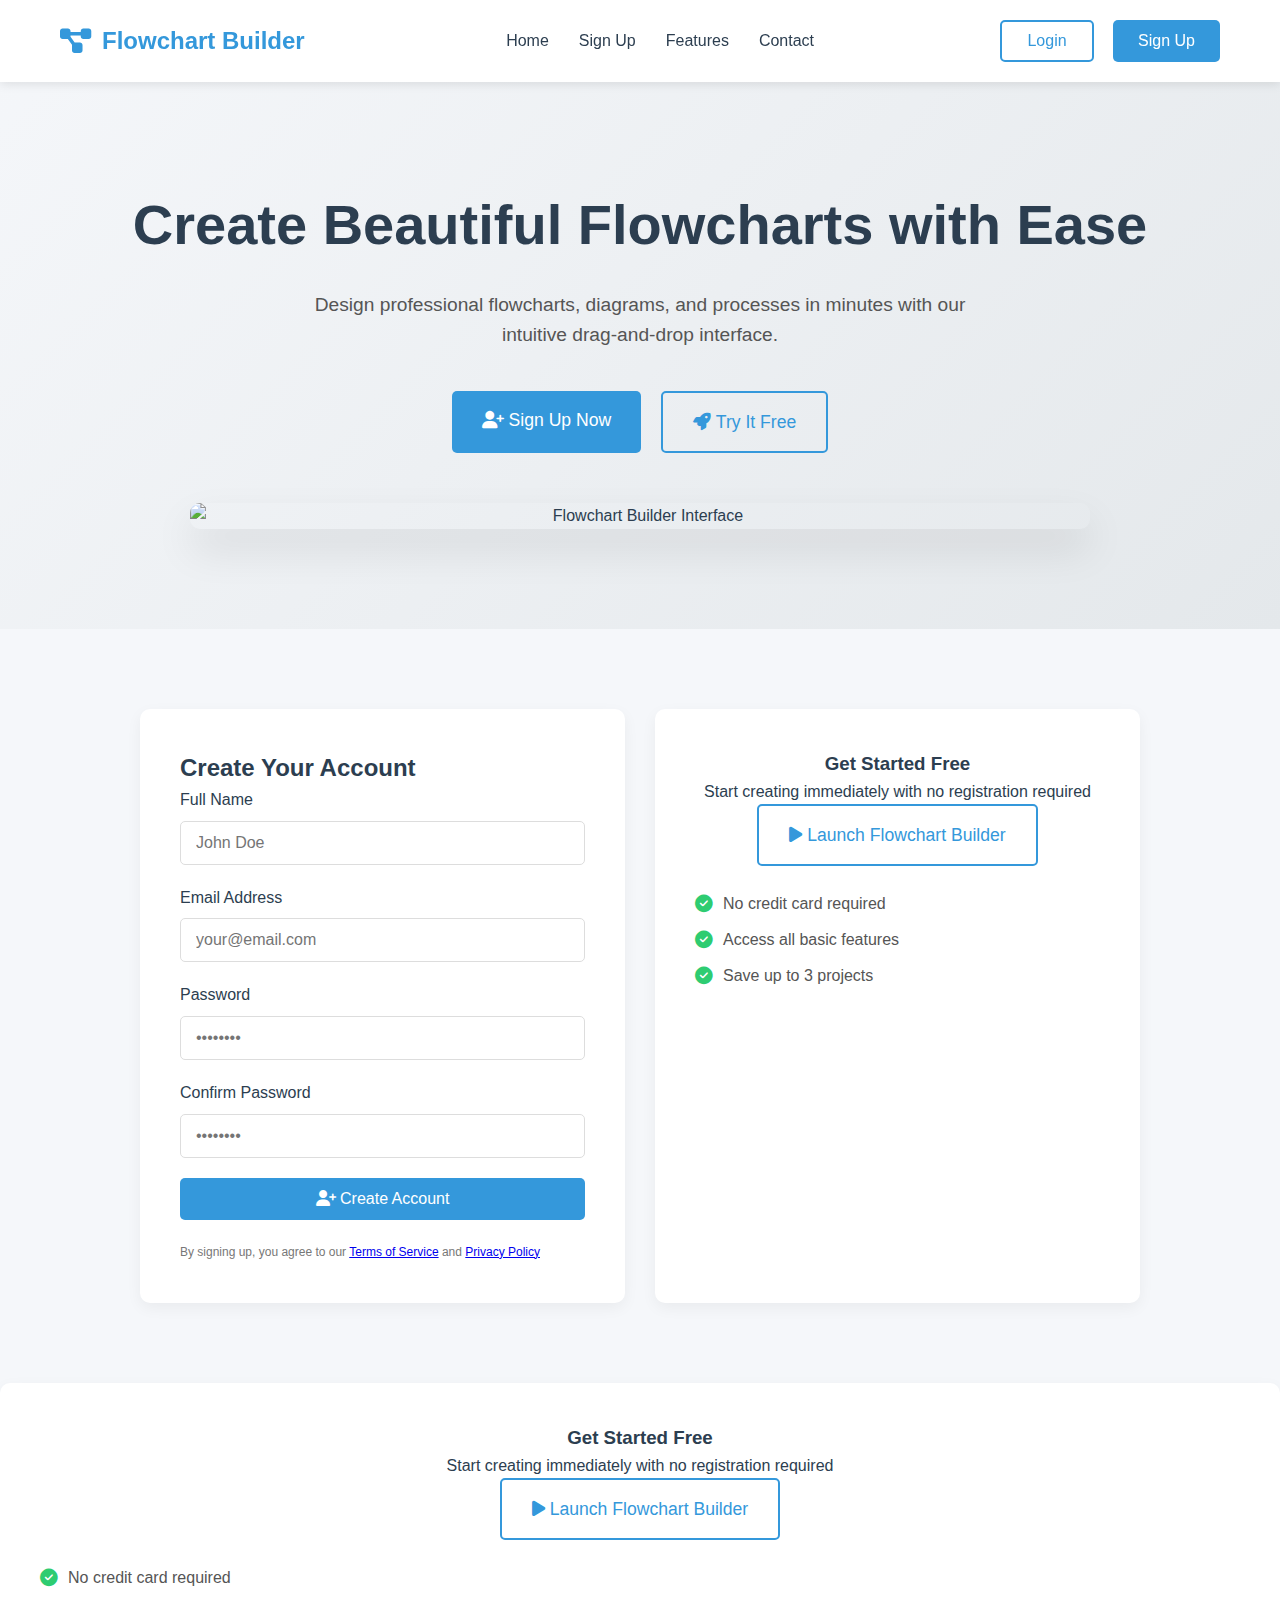
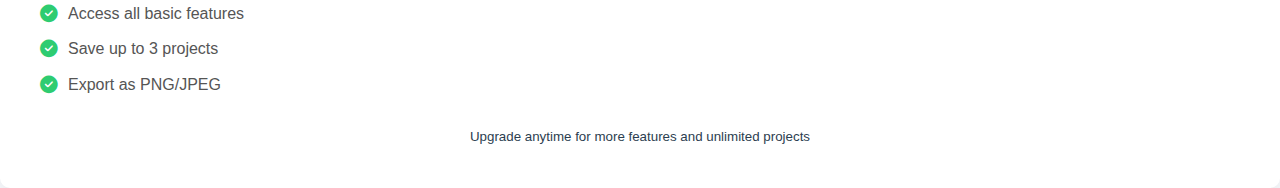
==== frontpage/front.html @ a7c883fd "Initial commit: Add flowchart editor files" ====
<!DOCTYPE html>
<html lang="en">
<head>
    <meta charset="UTF-8">
    <meta name="viewport" content="width=device-width, initial-scale=1.0">
    <title>Flowchart Builder | Create Beautiful Flowcharts</title>
    <link rel="stylesheet" href="https://cdnjs.cloudflare.com/ajax/libs/font-awesome/6.4.0/css/all.min.css">
    <style>
        :root {
            --primary: #3498db;
            --primary-dark: #2980b9;
            --secondary: #2c3e50;
            --accent: #e74c3c;
            --light: #ecf0f1;
            --dark: #2c3e50;
            --success: #2ecc71;
            --warning: #f39c12;
            --danger: #e74c3c;
        }
        
        * {
            margin: 0;
            padding: 0;
            box-sizing: border-box;
            font-family: 'Segoe UI', Tahoma, Geneva, Verdana, sans-serif;
        }
        
        body {
            background-color: #f5f7fa;
            color: var(--dark);
            line-height: 1.6;
        }
        
        .container {
            max-width: 1200px;
            margin: 0 auto;
            padding: 0 20px;
        }
        
        /* Header */
        header {
            background-color: white;
            box-shadow: 0 2px 10px rgba(0, 0, 0, 0.1);
            position: fixed;
            width: 100%;
            top: 0;
            z-index: 1000;
        }
        
        nav {
            display: flex;
            justify-content: space-between;
            align-items: center;
            padding: 20px 0;
        }
        
        .logo {
            display: flex;
            align-items: center;
            font-size: 24px;
            font-weight: 700;
            color: var(--primary);
            text-decoration: none;
        }
        
        .logo i {
            margin-right: 10px;
            font-size: 28px;
        }
        
        .nav-links {
            display: flex;
            list-style: none;
        }
        
        .nav-links li {
            margin-left: 30px;
        }
        
        .nav-links a {
            text-decoration: none;
            color: var(--dark);
            font-weight: 500;
            transition: color 0.3s;
        }
        
        .nav-links a:hover {
            color: var(--primary);
        }
        
        .nav-buttons .btn {
            margin-left: 15px;
        }
        
        /* Hero Section */
        .hero {
            padding: 180px 0 100px;
            text-align: center;
            background: linear-gradient(135deg, #f5f7fa 0%, #e4e8eb 100%);
        }
        
        .hero h1 {
            font-size: 3.5rem;
            margin-bottom: 20px;
            color: var(--secondary);
        }
        
        .hero p {
            font-size: 1.2rem;
            max-width: 700px;
            margin: 0 auto 40px;
            color: #555;
        }
        
        .hero-buttons {
            display: flex;
            justify-content: center;
            gap: 20px;
            margin-bottom: 50px;
        }
        
        .hero-image {
            max-width: 900px;
            margin: 0 auto;
            box-shadow: 0 20px 40px rgba(0, 0, 0, 0.1);
            border-radius: 10px;
            overflow: hidden;
        }
        
        .hero-image img {
            width: 100%;
            display: block;
        }
        
        /* Signup Sections */
        .signup-container {
            display: flex;
            gap: 30px;
            margin: 80px auto;
            max-width: 1000px;
        }
        
        .signup-section {
            flex: 1;
            background: white;
            padding: 40px;
            border-radius: 10px;
            box-shadow: 0 5px 15px rgba(0,0,0,0.05);
        }
        
        .free-access-section {
            flex: 1;
            background: white;
            padding: 40px;
            border-radius: 10px;
            box-shadow: 0 5px 15px rgba(0,0,0,0.05);
            text-align: center;
        }
        
        .form-group {
            margin-bottom: 20px;
        }
        
        .form-group label {
            display: block;
            margin-bottom: 8px;
            font-weight: 500;
            color: var(--dark);
        }
        
        .form-control {
            width: 100%;
            padding: 12px 15px;
            border: 1px solid #ddd;
            border-radius: 5px;
            font-size: 1rem;
            transition: border-color 0.3s;
        }
        
        .form-control:focus {
            outline: none;
            border-color: var(--primary);
            box-shadow: 0 0 0 3px rgba(52, 152, 219, 0.2);
        }
        
        .btn {
            display: inline-block;
            padding: 12px 25px;
            border-radius: 5px;
            font-weight: 500;
            text-align: center;
            text-decoration: none;
            cursor: pointer;
            transition: all 0.3s;
            border: none;
            font-size: 1rem;
        }
        
        .btn-primary {
            background-color: var(--primary);
            color: white;
        }
        
        .btn-primary:hover {
            background-color: var(--primary-dark);
            transform: translateY(-2px);
            box-shadow: 0 4px 8px rgba(0, 0, 0, 0.1);
        }
        
        .btn-outline {
            background-color: transparent;
            color: var(--primary);
            border: 2px solid var(--primary);
            padding: 10px 25px;
        }
        
        .btn-outline:hover {
            background-color: var(--primary);
            color: white;
        }
        
        .btn-large {
            padding: 15px 30px;
            font-size: 1.1rem;
        }
        
        .benefits {
            text-align: left;
            margin: 25px 0;
        }
        
        .benefits p {
            margin-bottom: 10px;
            color: #555;
            display: flex;
            align-items: center;
        }
        
        .benefits i {
            color: var(--success);
            margin-right: 10px;
            font-size: 1.1rem;
        }
        
        .terms {
            margin-top: 20px;
            color: #777;
            font-size: 0.9rem;
        }
        
        /* Responsive */
        @media (max-width: 768px) {
            .signup-container {
                flex-direction: column;
            }
            
            .hero h1 {
                font-size: 2.5rem;
            }
            
            .hero-buttons {
                flex-direction: column;
                align-items: center;
            }
        }

        signup-container {
            display: flex;
            gap: 30px;
            margin: 80px auto;
            max-width: 1000px;
        }
        
        .signup-section {
            flex: 1;
            background: white;
            padding: 40px;
            border-radius: 10px;
            box-shadow: 0 5px 15px rgba(0,0,0,0.05);
        }
        
        .free-access-section {
            flex: 1;
            background: white;
            padding: 40px;
            border-radius: 10px;
            box-shadow: 0 5px 15px rgba(0,0,0,0.05);
            text-align: center;
        }
        
        .benefits {
            text-align: left;
            margin: 25px 0;
        }
        
        .benefits p {
            margin-bottom: 10px;
            color: #555;
            display: flex;
            align-items: center;
        }
        
        .benefits i {
            color: #2ecc71;
            margin-right: 10px;
            font-size: 1.1rem;
        }
        
        @media (max-width: 768px) {
            .signup-container {
                flex-direction: column;
            }
        }
    </style>
</head>
<body>
    <!-- Header -->
    <header>
        <div class="container">
            <nav>
                <a href="#" class="logo">
                    <i class="fas fa-project-diagram"></i>
                    Flowchart Builder
                </a>
                
                <ul class="nav-links">
                    <li><a href="#">Home</a></li>
                    <li><a href="#signup">Sign Up</a></li>
                    <li><a href="#features">Features</a></li>
                    <li><a href="#">Contact</a></li>
                </ul>
                
                <div class="nav-buttons">
                    <button class="btn btn-outline" id="login-btn">Login</button>
                    <button class="btn btn-primary" id="signup-btn">Sign Up</button>
                </div>
            </nav>
        </div>
    </header>

    <!-- Hero Section -->
    <section class="hero">
        <div class="container">
            <h1>Create Beautiful Flowcharts with Ease</h1>
            <p>Design professional flowcharts, diagrams, and processes in minutes with our intuitive drag-and-drop interface.</p>
            
            <div class="hero-buttons">
                <a href="#signup" class="btn btn-primary btn-large">
                    <i class="fas fa-user-plus"></i> Sign Up Now
                </a>
                <a href="#try-free" class="btn btn-outline btn-large">
                    <i class="fas fa-rocket"></i> Try It Free
                </a>
            </div>
            
            <div class="hero-image">
                <img src="https://via.placeholder.com/900x500?text=Flowchart+Builder+Screenshot" alt="Flowchart Builder Interface">
            </div>
        </div>
    </section>

    <!-- Signup Options -->
    <section id="signup" class="container">
        <div class="signup-container">
            <!-- Full Signup Section -->
            <div class="signup-section">
                <h2>Create Your Account</h2>
                <form id="full-signup-form">
                    <div class="form-group">
                        <label for="full-name">Full Name</label>
                        <input type="text" id="full-name" class="form-control" placeholder="John Doe" required>
                    </div>
                    
                    <div class="form-group">
                        <label for="email">Email Address</label>
                        <input type="email" id="email" class="form-control" placeholder="your@email.com" required>
                    </div>
                    
                    <div class="form-group">
                        <label for="password">Password</label>
                        <input type="password" id="password" class="form-control" placeholder="••••••••" required>
                    </div>
                    
                    <div class="form-group">
                        <label for="confirm-password">Confirm Password</label>
                        <input type="password" id="confirm-password" class="form-control" placeholder="••••••••" required>
                    </div>
                    
                    <button type="submit" class="btn btn-primary" style="width: 100%;">
                        <i class="fas fa-user-plus"></i> Create Account
                    </button>
                    
                    <div class="terms">
                        <small>By signing up, you agree to our <a href="#">Terms of Service</a> and <a href="#">Privacy Policy</a></small>
                    </div>
                </form>
            </div>
            
            <!-- Free Access Section -->
            <div id="try-free" class="free-access-section">
                <h3>Get Started Free</h3>
                <p>Start creating immediately with no registration required</p>
                
                <a href="file:///C:/Users/My%20PC/OneDrive/Desktop/Flowchart/something.html" 
                   class="btn btn-outline btn-large"
                   id="free-access-btn">
                    <i class="fas fa-play"></i> Launch Flowchart Builder
                </a>
                
                <div class="benefits">
                    <p><i class="fas fa-check-circle"></i> No credit card required</p>
                    <p><i class="fas fa-check-circle"></i> Access all basic features</p>
                    <p><i class="fas fa-check-circle"></i> Save up to 3 projects</p>
                </div>
            </div>
        </div>
    </section>
            
            <!-- Free Access Section -->
            <div id="try-free" class="free-access-section">
                <h3>Get Started Free</h3>
                <p>Start creating immediately with no registration required</p>
                
                <a href="something.html" class="btn btn-outline btn-large">
                    <i class="fas fa-play"></i> Launch Flowchart Builder
                </a>
                
                <div class="benefits">
                    <p><i class="fas fa-check-circle"></i> No credit card required</p>
                    <p><i class="fas fa-check-circle"></i> Access all basic features</p>
                    <p><i class="fas fa-check-circle"></i> Save up to 3 projects</p>
                    <p><i class="fas fa-check-circle"></i> Export as PNG/JPEG</p>
                </div>
                
                <p><small>Upgrade anytime for more features and unlimited projects</small></p>
            </div>
        </div>
    </section>

    <script>
        // Handle form submission for full signup
        document.getElementById('full-signup-form').addEventListener('submit', function(e) {
            e.preventDefault();
            
            // Get form values
            const name = document.getElementById('full-name').value;
            const email = document.getElementById('email').value;
            const password = document.getElementById('password').value;
            
            // Here you would typically:
            // 1. Validate inputs
            // 2. Send data to your backend
            // 3. Handle the response
            
            // For this demo, we'll just redirect after a short delay
            setTimeout(() => {
                window.location.href = 'something.html';
            }, 1000);
            
            // Show success message (optional)
            alert('Account created successfully! Redirecting to the editor...');
        });
        
        // Simple navigation for header buttons
        document.getElementById('signup-btn').addEventListener('click', function() {
            document.getElementById('signup').scrollIntoView({ behavior: 'smooth' });
        });

        document.getElementById('full-signup-form').addEventListener('submit', function(e) {
            e.preventDefault();
            
            // Get form values
            const name = document.getElementById('full-name').value;
            const email = document.getElementById('email').value;
            
            // In a real app, you would send this to your backend
            console.log('Signing up:', name, email);
            
            // Redirect to something.html
            window.location.href = 'something.html';
        });
    </script>
</body>
</html>
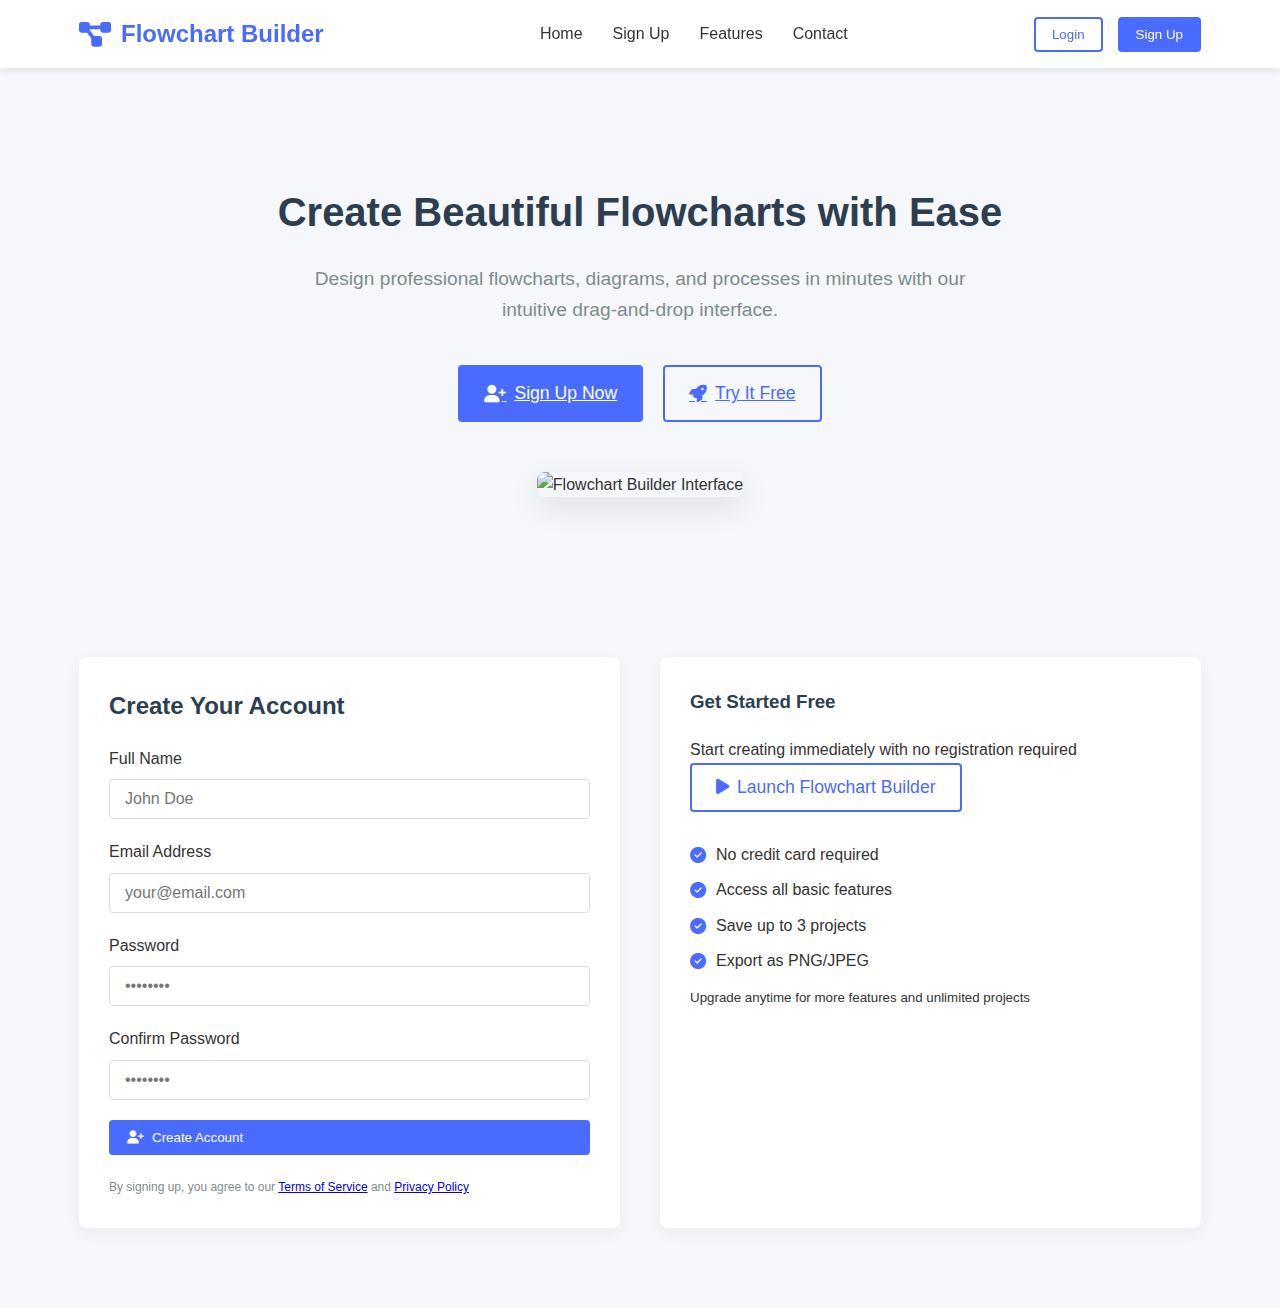
==== commit 5ee5ffc2: "Update frontend files and styles" ====
--- a/frontpage/front.html
+++ b/frontpage/front.html
@@ -6,309 +6,378 @@
     <title>Flowchart Builder | Create Beautiful Flowcharts</title>
     <link rel="stylesheet" href="https://cdnjs.cloudflare.com/ajax/libs/font-awesome/6.4.0/css/all.min.css">
     <style>
-        :root {
-            --primary: #3498db;
-            --primary-dark: #2980b9;
-            --secondary: #2c3e50;
-            --accent: #e74c3c;
-            --light: #ecf0f1;
-            --dark: #2c3e50;
-            --success: #2ecc71;
-            --warning: #f39c12;
-            --danger: #e74c3c;
-        }
-        
+        /* Basic Reset */
         * {
             margin: 0;
             padding: 0;
             box-sizing: border-box;
             font-family: 'Segoe UI', Tahoma, Geneva, Verdana, sans-serif;
         }
-        
+
         body {
             background-color: #f5f7fa;
-            color: var(--dark);
+            color: #333;
             line-height: 1.6;
         }
-        
+
         .container {
+            width: 90%;
             max-width: 1200px;
             margin: 0 auto;
-            padding: 0 20px;
-        }
-        
-        /* Header */
+            padding: 0 15px;
+        }
+
+        /* Header Styles */
         header {
-            background-color: white;
+            background-color: #fff;
             box-shadow: 0 2px 10px rgba(0, 0, 0, 0.1);
             position: fixed;
             width: 100%;
             top: 0;
             z-index: 1000;
         }
-        
+
         nav {
             display: flex;
             justify-content: space-between;
             align-items: center;
-            padding: 20px 0;
-        }
-        
+            padding: 15px 0;
+        }
+
         .logo {
             display: flex;
             align-items: center;
-            font-size: 24px;
-            font-weight: 700;
-            color: var(--primary);
+            font-size: 1.5rem;
+            font-weight: bold;
+            color: #4a6bff;
             text-decoration: none;
         }
-        
+
         .logo i {
             margin-right: 10px;
-            font-size: 28px;
-        }
-        
+            font-size: 1.8rem;
+        }
+
         .nav-links {
             display: flex;
             list-style: none;
         }
-        
+
         .nav-links li {
             margin-left: 30px;
         }
-        
+
         .nav-links a {
             text-decoration: none;
-            color: var(--dark);
+            color: #333;
             font-weight: 500;
             transition: color 0.3s;
         }
-        
+
         .nav-links a:hover {
-            color: var(--primary);
-        }
-        
-        .nav-buttons .btn {
-            margin-left: 15px;
-        }
-        
+            color: #4a6bff;
+        }
+
+        .nav-buttons {
+            display: flex;
+            gap: 15px;
+        }
+
+        /* Button Styles */
+        .btn {
+            padding: 8px 16px;
+            border-radius: 4px;
+            font-weight: 500;
+            cursor: pointer;
+            transition: all 0.3s;
+            border: 2px solid transparent;
+            display: inline-flex;
+            align-items: center;
+            gap: 8px;
+        }
+
+        .btn-primary {
+            background-color: #4a6bff;
+            color: white;
+        }
+
+        .btn-primary:hover {
+            background-color: #3a5bef;
+        }
+
+        .btn-outline {
+            background-color: transparent;
+            border-color: #4a6bff;
+            color: #4a6bff;
+        }
+
+        .btn-outline:hover {
+            background-color: #4a6bff;
+            color: white;
+        }
+
+        .btn-large {
+            padding: 12px 24px;
+            font-size: 1.1rem;
+        }
+
         /* Hero Section */
         .hero {
-            padding: 180px 0 100px;
+            padding: 180px 0 80px;
             text-align: center;
-            background: linear-gradient(135deg, #f5f7fa 0%, #e4e8eb 100%);
-        }
-        
+        }
+
         .hero h1 {
-            font-size: 3.5rem;
+            font-size: 2.5rem;
             margin-bottom: 20px;
-            color: var(--secondary);
-        }
-        
+            color: #2c3e50;
+        }
+
         .hero p {
             font-size: 1.2rem;
+            color: #7f8c8d;
             max-width: 700px;
             margin: 0 auto 40px;
-            color: #555;
-        }
-        
+        }
+
         .hero-buttons {
             display: flex;
             justify-content: center;
             gap: 20px;
             margin-bottom: 50px;
         }
-        
-        .hero-image {
-            max-width: 900px;
-            margin: 0 auto;
-            box-shadow: 0 20px 40px rgba(0, 0, 0, 0.1);
-            border-radius: 10px;
-            overflow: hidden;
-        }
-        
+
         .hero-image img {
-            width: 100%;
-            display: block;
-        }
-        
-        /* Signup Sections */
+            max-width: 100%;
+            border-radius: 8px;
+            box-shadow: 0 10px 30px rgba(0, 0, 0, 0.1);
+        }
+
+        /* Signup Section */
         .signup-container {
             display: flex;
-            gap: 30px;
+            gap: 40px;
             margin: 80px auto;
-            max-width: 1000px;
-        }
-        
-        .signup-section {
+        }
+
+        .signup-section, .free-access-section {
             flex: 1;
             background: white;
-            padding: 40px;
-            border-radius: 10px;
-            box-shadow: 0 5px 15px rgba(0,0,0,0.05);
-        }
-        
-        .free-access-section {
-            flex: 1;
-            background: white;
-            padding: 40px;
-            border-radius: 10px;
-            box-shadow: 0 5px 15px rgba(0,0,0,0.05);
-            text-align: center;
-        }
-        
+            padding: 30px;
+            border-radius: 8px;
+            box-shadow: 0 5px 15px rgba(0, 0, 0, 0.05);
+        }
+
+        .signup-section h2, .free-access-section h3 {
+            margin-bottom: 20px;
+            color: #2c3e50;
+        }
+
         .form-group {
             margin-bottom: 20px;
         }
-        
-        .form-group label {
+
+        .form-control {
+            width: 100%;
+            padding: 10px 15px;
+            border: 1px solid #ddd;
+            border-radius: 4px;
+            font-size: 1rem;
+        }
+
+        .form-control:focus {
+            outline: none;
+            border-color: #4a6bff;
+        }
+
+        label {
             display: block;
             margin-bottom: 8px;
             font-weight: 500;
-            color: var(--dark);
-        }
-        
-        .form-control {
-            width: 100%;
-            padding: 12px 15px;
-            border: 1px solid #ddd;
-            border-radius: 5px;
-            font-size: 1rem;
-            transition: border-color 0.3s;
-        }
-        
-        .form-control:focus {
-            outline: none;
-            border-color: var(--primary);
-            box-shadow: 0 0 0 3px rgba(52, 152, 219, 0.2);
-        }
-        
-        .btn {
-            display: inline-block;
-            padding: 12px 25px;
-            border-radius: 5px;
-            font-weight: 500;
-            text-align: center;
-            text-decoration: none;
-            cursor: pointer;
-            transition: all 0.3s;
-            border: none;
-            font-size: 1rem;
-        }
-        
-        .btn-primary {
-            background-color: var(--primary);
-            color: white;
-        }
-        
-        .btn-primary:hover {
-            background-color: var(--primary-dark);
-            transform: translateY(-2px);
-            box-shadow: 0 4px 8px rgba(0, 0, 0, 0.1);
-        }
-        
-        .btn-outline {
-            background-color: transparent;
-            color: var(--primary);
-            border: 2px solid var(--primary);
-            padding: 10px 25px;
-        }
-        
-        .btn-outline:hover {
-            background-color: var(--primary);
-            color: white;
-        }
-        
-        .btn-large {
-            padding: 15px 30px;
-            font-size: 1.1rem;
-        }
-        
+        }
+
+        .terms {
+            margin-top: 20px;
+            color: #7f8c8d;
+            font-size: 0.9rem;
+        }
+
         .benefits {
-            text-align: left;
-            margin: 25px 0;
-        }
-        
+            margin-top: 30px;
+        }
+
         .benefits p {
             margin-bottom: 10px;
-            color: #555;
             display: flex;
             align-items: center;
-        }
-        
+            gap: 10px;
+        }
+
         .benefits i {
-            color: var(--success);
-            margin-right: 10px;
-            font-size: 1.1rem;
-        }
-        
-        .terms {
-            margin-top: 20px;
-            color: #777;
+            color: #4a6bff;
+        }
+
+        /* Flowchart Editor Styles */
+        .editor-container {
+            display: none;
+            margin-top: 80px;
+            background-color: #fff;
+            border-radius: 8px;
+            box-shadow: 0 5px 15px rgba(0, 0, 0, 0.1);
+            overflow: hidden;
+        }
+
+        .toolbar {
+            background-color: #2c3e50;
+            padding: 10px;
+            display: flex;
+            gap: 10px;
+        }
+
+        .toolbar button {
+            background-color: #34495e;
+            color: white;
+            border: none;
+            padding: 8px 12px;
+            border-radius: 4px;
+            cursor: pointer;
+            display: flex;
+            align-items: center;
+            gap: 5px;
+        }
+
+        .toolbar button:hover {
+            background-color: #4a6bff;
+        }
+
+        .workspace {
+            display: flex;
+            height: 600px;
+        }
+
+        .palette {
+            width: 200px;
+            background-color: #f8f9fa;
+            padding: 15px;
+            border-right: 1px solid #ddd;
+        }
+
+        .palette-item {
+            background-color: white;
+            border: 1px solid #ddd;
+            padding: 10px;
+            margin-bottom: 10px;
+            border-radius: 4px;
+            cursor: grab;
+            text-align: center;
+        }
+
+        .palette-item:hover {
+            background-color: #f0f0f0;
+        }
+
+        .canvas-container {
+            flex: 1;
+            position: relative;
+            overflow: auto;
+            background-color: #f9f9f9;
+            background-image: linear-gradient(#eee 1px, transparent 1px),
+                              linear-gradient(90deg, #eee 1px, transparent 1px);
+            background-size: 20px 20px;
+        }
+
+        #flowchart-canvas {
+            width: 100%;
+            height: 100%;
+            position: relative;
+        }
+
+        .flowchart-element {
+            position: absolute;
+            background-color: white;
+            border: 2px solid #4a6bff;
+            border-radius: 6px;
+            padding: 10px;
+            cursor: move;
+            min-width: 100px;
+            min-height: 60px;
+            display: flex;
+            align-items: center;
+            justify-content: center;
+            box-shadow: 0 3px 10px rgba(0, 0, 0, 0.1);
+            user-select: none;
+        }
+
+        .flowchart-element.selected {
+            border-color: #ff6b4a;
+            box-shadow: 0 0 0 2px rgba(255, 107, 74, 0.3);
+        }
+
+        .connection {
+            position: absolute;
+            pointer-events: none;
+        }
+
+        .arrow-label {
+            position: absolute;
+            background: white;
+            border: 1px solid #ccc;
+            border-radius: 3px;
+            padding: 2px 5px;
+            min-width: 20px;
+            cursor: text;
+            z-index: 100;
+            font-size: 12px;
+        }
+
+        .properties-panel {
+            width: 250px;
+            background-color: white;
+            border-left: 1px solid #ddd;
+            padding: 15px;
+            overflow-y: auto;
+        }
+
+        .properties-panel h3 {
+            margin-bottom: 15px;
+            color: #2c3e50;
+        }
+
+        .property-group {
+            margin-bottom: 15px;
+        }
+
+        .property-group label {
+            display: block;
+            margin-bottom: 5px;
             font-size: 0.9rem;
         }
-        
+
+        .status-bar {
+            background-color: #2c3e50;
+            color: white;
+            padding: 8px 15px;
+            font-size: 0.9rem;
+        }
+
         /* Responsive */
         @media (max-width: 768px) {
             .signup-container {
                 flex-direction: column;
             }
             
-            .hero h1 {
-                font-size: 2.5rem;
-            }
-            
             .hero-buttons {
                 flex-direction: column;
-                align-items: center;
-            }
-        }
-
-        signup-container {
-            display: flex;
-            gap: 30px;
-            margin: 80px auto;
-            max-width: 1000px;
-        }
-        
-        .signup-section {
-            flex: 1;
-            background: white;
-            padding: 40px;
-            border-radius: 10px;
-            box-shadow: 0 5px 15px rgba(0,0,0,0.05);
-        }
-        
-        .free-access-section {
-            flex: 1;
-            background: white;
-            padding: 40px;
-            border-radius: 10px;
-            box-shadow: 0 5px 15px rgba(0,0,0,0.05);
-            text-align: center;
-        }
-        
-        .benefits {
-            text-align: left;
-            margin: 25px 0;
-        }
-        
-        .benefits p {
-            margin-bottom: 10px;
-            color: #555;
-            display: flex;
-            align-items: center;
-        }
-        
-        .benefits i {
-            color: #2ecc71;
-            margin-right: 10px;
-            font-size: 1.1rem;
-        }
-        
-        @media (max-width: 768px) {
-            .signup-container {
+                gap: 15px;
+            }
+            
+            .workspace {
                 flex-direction: column;
+                height: auto;
+            }
+            
+            .palette, .properties-panel {
+                width: 100%;
             }
         }
     </style>
@@ -401,29 +470,9 @@
                 <h3>Get Started Free</h3>
                 <p>Start creating immediately with no registration required</p>
                 
-                <a href="file:///C:/Users/My%20PC/OneDrive/Desktop/Flowchart/something.html" 
-                   class="btn btn-outline btn-large"
-                   id="free-access-btn">
+                <button class="btn btn-outline btn-large" id="free-access-btn">
                     <i class="fas fa-play"></i> Launch Flowchart Builder
-                </a>
-                
-                <div class="benefits">
-                    <p><i class="fas fa-check-circle"></i> No credit card required</p>
-                    <p><i class="fas fa-check-circle"></i> Access all basic features</p>
-                    <p><i class="fas fa-check-circle"></i> Save up to 3 projects</p>
-                </div>
-            </div>
-        </div>
-    </section>
-            
-            <!-- Free Access Section -->
-            <div id="try-free" class="free-access-section">
-                <h3>Get Started Free</h3>
-                <p>Start creating immediately with no registration required</p>
-                
-                <a href="something.html" class="btn btn-outline btn-large">
-                    <i class="fas fa-play"></i> Launch Flowchart Builder
-                </a>
+                </button>
                 
                 <div class="benefits">
                     <p><i class="fas fa-check-circle"></i> No credit card required</p>
@@ -436,6 +485,90 @@
             </div>
         </div>
     </section>
+
+    <!-- Flowchart Editor (Initially Hidden) -->
+    <div class="editor-container" id="editor-container">
+        <div class="toolbar">
+            <button id="save-btn"><i class="fas fa-save"></i> Save</button>
+            <button id="export-btn"><i class="fas fa-download"></i> Export</button>
+            <button id="clear-btn"><i class="fas fa-trash"></i> Clear</button>
+            <button id="undo-btn"><i class="fas fa-undo"></i> Undo</button>
+            <button id="redo-btn"><i class="fas fa-redo"></i> Redo</button>
+        </div>
+        
+        <div class="workspace">
+            <div class="palette">
+                <h3>Shapes</h3>
+                <div class="palette-item" draggable="true" data-type="rectangle">
+                    <i class="fas fa-square"></i> Rectangle
+                </div>
+                <div class="palette-item" draggable="true" data-type="diamond">
+                    <i class="fas fa-diamond"></i> Diamond
+                </div>
+                <div class="palette-item" draggable="true" data-type="ellipse">
+                    <i class="fas fa-circle"></i> Ellipse
+                </div>
+                <div class="palette-item" draggable="true" data-type="rounded">
+                    <i class="fas fa-square"></i> Rounded
+                </div>
+                
+                <h3 style="margin-top: 20px;">Connectors</h3>
+                <div class="palette-item" draggable="true" data-type="arrow">
+                    <i class="fas fa-arrow-right"></i> Arrow
+                </div>
+            </div>
+            
+            <div class="canvas-container" id="canvas-container">
+                <div id="flowchart-canvas"></div>
+            </div>
+            
+            <div class="properties-panel" id="properties-panel">
+                <h3>Properties</h3>
+                <p>Select an element to edit its properties.</p>
+                
+                <div id="element-properties" style="display: none;">
+                    <div class="property-group">
+                        <label for="element-text">Text</label>
+                        <input type="text" id="element-text" class="form-control">
+                    </div>
+                    
+                    <div class="property-group">
+                        <label for="element-color">Background Color</label>
+                        <input type="color" id="element-color" class="form-control" value="#ffffff">
+                    </div>
+                    
+                    <div class="property-group">
+                        <label for="element-border-color">Border Color</label>
+                        <input type="color" id="element-border-color" class="form-control" value="#4a6bff">
+                    </div>
+                    
+                    <button id="delete-element" class="btn btn-outline" style="width: 100%; margin-top: 20px;">
+                        <i class="fas fa-trash"></i> Delete Element
+                    </button>
+                </div>
+                
+                <div id="connection-properties" style="display: none;">
+                    <div class="property-group">
+                        <label for="connection-label">Label</label>
+                        <input type="text" id="connection-label" class="form-control">
+                    </div>
+                    
+                    <div class="property-group">
+                        <label for="connection-color">Color</label>
+                        <input type="color" id="connection-color" class="form-control" value="#4a6bff">
+                    </div>
+                    
+                    <button id="delete-connection" class="btn btn-outline" style="width: 100%; margin-top: 20px;">
+                        <i class="fas fa-trash"></i> Delete Connection
+                    </button>
+                </div>
+            </div>
+        </div>
+        
+        <div class="status-bar" id="status-bar">
+            Ready
+        </div>
+    </div>
 
     <script>
         // Handle form submission for full signup
@@ -466,19 +599,636 @@
             document.getElementById('signup').scrollIntoView({ behavior: 'smooth' });
         });
 
-        document.getElementById('full-signup-form').addEventListener('submit', function(e) {
+        // Show editor when free access button is clicked
+        document.getElementById('free-access-btn').addEventListener('click', function() {
+            document.getElementById('editor-container').style.display = 'block';
+            document.getElementById('signup').style.display = 'none';
+            document.querySelector('.hero').style.display = 'none';
+            
+            // Initialize flowchart editor
+            initFlowchartEditor();
+            
+            // Scroll to editor
+            document.getElementById('editor-container').scrollIntoView({ behavior: 'smooth' });
+        });
+
+        // Flowchart Editor Logic
+        function initFlowchartEditor() {
+            const canvas = document.getElementById('flowchart-canvas');
+            const propertiesPanel = document.getElementById('properties-panel');
+            const statusBar = document.getElementById('status-bar');
+            
+            let elements = [];
+            let connections = [];
+            let selectedElement = null;
+            let selectedConnection = null;
+            let nextId = 1;
+            let isDragging = false;
+            let startX, startY;
+            let dragOffsetX, dragOffsetY;
+            let isCreatingConnection = false;
+            let connectionStartElement = null;
+            let tempConnection = null;
+            
+            // Show status message
+            function showStatusMessage(message, isError = false) {
+                statusBar.textContent = message;
+                statusBar.style.color = isError ? '#ff6b4a' : 'white';
+            }
+            
+            // Create a new flowchart element
+            function createElement(type, x, y) {
+                const element = document.createElement('div');
+                element.className = 'flowchart-element';
+                element.dataset.id = nextId++;
+                element.dataset.type = type;
+                
+                // Set initial position
+                element.style.left = `${x}px`;
+                element.style.top = `${y}px`;
+                
+                // Set different shapes based on type
+                switch(type) {
+                    case 'rectangle':
+                        element.innerHTML = '<div contenteditable="true">Process</div>';
+                        break;
+                    case 'diamond':
+                        element.innerHTML = '<div contenteditable="true">Decision</div>';
+                        element.style.transform = 'rotate(45deg)';
+                        element.style.width = '80px';
+                        element.style.height = '80px';
+                        element.style.display = 'flex';
+                        element.style.alignItems = 'center';
+                        element.style.justifyContent = 'center';
+                        break;
+                    case 'ellipse':
+                        element.innerHTML = '<div contenteditable="true" style="text-align: center;">Terminator</div>';
+                        element.style.borderRadius = '50%';
+                        break;
+                    case 'rounded':
+                        element.innerHTML = '<div contenteditable="true">Process</div>';
+                        element.style.borderRadius = '15px';
+                        break;
+                }
+                
+                // Add event listeners
+                element.addEventListener('mousedown', startElementDrag);
+                element.addEventListener('click', selectElement);
+                
+                // Add to canvas
+                canvas.appendChild(element);
+                
+                // Store element data
+                const elementData = {
+                    id: element.dataset.id,
+                    type: type,
+                    x: x,
+                    y: y,
+                    text: 'Process',
+                    color: '#ffffff',
+                    borderColor: '#4a6bff',
+                    element: element
+                };
+                
+                elements.push(elementData);
+                return elementData;
+            }
+            
+            // Start dragging an element
+            function startElementDrag(e) {
+                if (e.target.getAttribute('contenteditable') === 'true') return;
+                
+                e.preventDefault();
+                e.stopPropagation();
+                
+                isDragging = true;
+                selectedElement = elements.find(el => el.element === this);
+                
+                // Calculate offset
+                const rect = this.getBoundingClientRect();
+                dragOffsetX = e.clientX - rect.left;
+                dragOffsetY = e.clientY - rect.top;
+                
+                // Bring to front
+                this.style.zIndex = '10';
+                
+                document.addEventListener('mousemove', dragElement);
+                document.addEventListener('mouseup', stopElementDrag);
+            }
+            
+            // Drag element
+            function dragElement(e) {
+                if (!isDragging) return;
+                
+                const x = e.clientX - dragOffsetX - canvas.getBoundingClientRect().left;
+                const y = e.clientY - dragOffsetY - canvas.getBoundingClientRect().top;
+                
+                selectedElement.element.style.left = `${x}px`;
+                selectedElement.element.style.top = `${y}px`;
+                
+                // Update connections
+                updateConnections();
+            }
+            
+            // Stop dragging element
+            function stopElementDrag() {
+                if (!isDragging) return;
+                
+                isDragging = false;
+                selectedElement.element.style.zIndex = '1';
+                
+                // Update element position in data
+                const rect = selectedElement.element.getBoundingClientRect();
+                const canvasRect = canvas.getBoundingClientRect();
+                selectedElement.x = rect.left - canvasRect.left;
+                selectedElement.y = rect.top - canvasRect.top;
+                
+                document.removeEventListener('mousemove', dragElement);
+                document.removeEventListener('mouseup', stopElementDrag);
+            }
+            
+            // Select an element
+            function selectElement(e) {
+                if (e.target.getAttribute('contenteditable') === 'true') return;
+                
+                e.stopPropagation();
+                
+                // Deselect previous selection
+                if (selectedElement) {
+                    selectedElement.element.classList.remove('selected');
+                }
+                if (selectedConnection) {
+                    selectedConnection.element.classList.remove('selected');
+                }
+                
+                // Select this element
+                selectedElement = elements.find(el => el.element === this);
+                selectedElement.element.classList.add('selected');
+                selectedConnection = null;
+                
+                // Update properties panel
+                showElementProperties(selectedElement);
+            }
+            
+            // Show element properties in panel
+            function showElementProperties(element) {
+                document.getElementById('element-properties').style.display = 'block';
+                document.getElementById('connection-properties').style.display = 'none';
+                
+                document.getElementById('element-text').value = element.element.textContent.trim();
+                document.getElementById('element-color').value = element.color;
+                document.getElementById('element-border-color').value = element.borderColor;
+                
+                // Set up property change listeners
+                document.getElementById('element-text').oninput = function() {
+                    element.element.querySelector('div').textContent = this.value;
+                    element.text = this.value;
+                };
+                
+                document.getElementById('element-color').onchange = function() {
+                    element.element.style.backgroundColor = this.value;
+                    element.color = this.value;
+                };
+                
+                document.getElementById('element-border-color').onchange = function() {
+                    element.element.style.borderColor = this.value;
+                    element.borderColor = this.value;
+                };
+                
+                document.getElementById('delete-element').onclick = function() {
+                    if (confirm('Delete this element?')) {
+                        deleteElement(element);
+                    }
+                };
+            }
+            
+            // Delete an element
+            function deleteElement(element) {
+                // Remove all connections to/from this element
+                connections = connections.filter(conn => {
+                    if (conn.from === element.id || conn.to === element.id) {
+                        if (conn.element && conn.element.parentNode) {
+                            conn.element.parentNode.removeChild(conn.element);
+                        }
+                        if (conn.labelElement && conn.labelElement.parentNode) {
+                            conn.labelElement.parentNode.removeChild(conn.labelElement);
+                        }
+                        return false;
+                    }
+                    return true;
+                });
+                
+                // Remove the element
+                if (element.element.parentNode) {
+                    element.element.parentNode.removeChild(element.element);
+                }
+                
+                // Remove from elements array
+                elements = elements.filter(el => el.id !== element.id);
+                
+                // Clear properties panel
+                document.getElementById('element-properties').style.display = 'none';
+                selectedElement = null;
+                
+                showStatusMessage('Element deleted');
+            }
+            
+            // Create a connection between two elements
+            function createConnection(fromElement, toElement) {
+                const connection = {
+                    id: nextId++,
+                    from: fromElement.id,
+                    to: toElement.id,
+                    label: "",
+                    color: "#4a6bff",
+                    element: null,
+                    labelElement: null
+                };
+                
+                // Create SVG path for the arrow
+                const arrowElement = document.createElementNS("http://www.w3.org/2000/svg", "svg");
+                arrowElement.classList.add('connection');
+                arrowElement.style.position = 'absolute';
+                arrowElement.style.overflow = 'visible';
+                arrowElement.style.pointerEvents = 'none';
+                arrowElement.dataset.id = connection.id;
+                
+                const path = document.createElementNS("http://www.w3.org/2000/svg", "path");
+                path.setAttribute('stroke', connection.color);
+                path.setAttribute('stroke-width', '2');
+                path.setAttribute('fill', 'none');
+                path.setAttribute('marker-end', 'url(#arrowhead)');
+                
+                arrowElement.appendChild(path);
+                
+                // Create label element
+                const labelElement = document.createElement("div");
+                labelElement.className = "arrow-label";
+                labelElement.contentEditable = true;
+                labelElement.textContent = "Double-click to edit";
+                labelElement.style.display = "none"; // Initially hidden
+                
+                // Add event listeners for label
+                labelElement.addEventListener("dblclick", (e) => {
+                    e.stopPropagation();
+                    labelElement.focus();
+                });
+                
+                labelElement.addEventListener("blur", () => {
+                    connection.label = labelElement.textContent;
+                });
+                
+                labelElement.addEventListener("click", (e) => {
+                    e.stopPropagation();
+                    selectConnection(connection);
+                });
+                
+                // Add to DOM
+                canvas.appendChild(arrowElement);
+                canvas.appendChild(labelElement);
+                
+                // Store references
+                connection.element = arrowElement;
+                connection.labelElement = labelElement;
+                
+                connections.push(connection);
+                updateConnection(connection);
+                
+                return connection;
+            }
+            
+            // Update connection position
+            function updateConnection(connection) {
+                const fromElement = elements.find(el => el.id === connection.from);
+                const toElement = elements.find(el => el.id === connection.to);
+                
+                if (!fromElement || !toElement) return;
+                
+                const fromRect = fromElement.element.getBoundingClientRect();
+                const toRect = toElement.element.getBoundingClientRect();
+                const canvasRect = canvas.getBoundingClientRect();
+                
+                // Calculate positions relative to canvas
+                const fromX = fromRect.left - canvasRect.left + fromRect.width / 2;
+                const fromY = fromRect.top - canvasRect.top + fromRect.height / 2;
+                const toX = toRect.left - canvasRect.left + toRect.width / 2;
+                const toY = toRect.top - canvasRect.top + toRect.height / 2;
+                
+                // Calculate angle between points
+                const angle = Math.atan2(toY - fromY, toX - fromX);
+                
+                // Adjust start and end points to element edges
+                const radiusFrom = Math.min(fromRect.width, fromRect.height) / 2;
+                const radiusTo = Math.min(toRect.width, toRect.height) / 2;
+                
+                const adjustedFromX = fromX + Math.cos(angle) * radiusFrom;
+                const adjustedFromY = fromY + Math.sin(angle) * radiusFrom;
+                const adjustedToX = toX - Math.cos(angle) * radiusTo;
+                const adjustedToY = toY - Math.sin(angle) * radiusTo;
+                
+                // Update path
+                const path = connection.element.querySelector('path');
+                path.setAttribute('d', `M${adjustedFromX},${adjustedFromY} L${adjustedToX},${adjustedToY}`);
+                
+                // Position label at midpoint
+                const midX = (adjustedFromX + adjustedToX) / 2;
+                const midY = (adjustedFromY + adjustedToY) / 2;
+                
+                connection.labelElement.style.left = `${midX}px`;
+                connection.labelElement.style.top = `${midY}px`;
+                connection.labelElement.style.display = "block";
+            }
+            
+            // Update all connections
+            function updateConnections() {
+                connections.forEach(conn => updateConnection(conn));
+            }
+            
+            // Select a connection
+            function selectConnection(connection) {
+                // Deselect previous selection
+                if (selectedElement) {
+                    selectedElement.element.classList.remove('selected');
+                    selectedElement = null;
+                }
+                if (selectedConnection) {
+                    selectedConnection.element.classList.remove('selected');
+                }
+                
+                // Select this connection
+                selectedConnection = connection;
+                connection.element.classList.add('selected');
+                
+                // Update properties panel
+                showConnectionProperties(connection);
+            }
+            
+            // Show connection properties in panel
+            function showConnectionProperties(connection) {
+                document.getElementById('element-properties').style.display = 'none';
+                document.getElementById('connection-properties').style.display = 'block';
+                
+                document.getElementById('connection-label').value = connection.label;
+                document.getElementById('connection-color').value = connection.color;
+                
+                // Set up property change listeners
+                document.getElementById('connection-label').oninput = function() {
+                    connection.labelElement.textContent = this.value;
+                    connection.label = this.value;
+                };
+                
+                document.getElementById('connection-color').onchange = function() {
+                    const path = connection.element.querySelector('path');
+                    path.setAttribute('stroke', this.value);
+                    connection.color = this.value;
+                };
+                
+                document.getElementById('delete-connection').onclick = function() {
+                    if (confirm('Delete this connection?')) {
+                        deleteConnection(connection);
+                    }
+                };
+            }
+            
+            // Delete a connection
+            function deleteConnection(connection) {
+                // Remove from DOM
+                if (connection.element.parentNode) {
+                    connection.element.parentNode.removeChild(connection.element);
+                }
+                if (connection.labelElement.parentNode) {
+                    connection.labelElement.parentNode.removeChild(connection.labelElement);
+                }
+                
+                // Remove from connections array
+                connections = connections.filter(conn => conn.id !== connection.id);
+                
+                // Clear properties panel
+                document.getElementById('connection-properties').style.display = 'none';
+                selectedConnection = null;
+                
+                showStatusMessage('Connection deleted');
+            }
+            
+            // Start creating a connection
+            function startConnection(e) {
+                if (e.target.classList.contains('flowchart-element')) {
+                    isCreatingConnection = true;
+                    connectionStartElement = elements.find(el => el.element === e.target);
+                    
+                    // Create temporary connection element
+                    tempConnection = document.createElementNS("http://www.w3.org/2000/svg", "svg");
+                    tempConnection.classList.add('connection');
+                    tempConnection.style.position = 'absolute';
+                    tempConnection.style.overflow = 'visible';
+                    tempConnection.style.pointerEvents = 'none';
+                    
+                    const path = document.createElementNS("http://www.w3.org/2000/svg", "path");
+                    path.setAttribute('stroke', '#4a6bff');
+                    path.setAttribute('stroke-width', '2');
+                    path.setAttribute('fill', 'none');
+                    path.setAttribute('stroke-dasharray', '5,5');
+                    
+                    tempConnection.appendChild(path);
+                    canvas.appendChild(tempConnection);
+                    
+                    document.addEventListener('mousemove', drawTempConnection);
+                    document.addEventListener('mouseup', finishConnection);
+                }
+            }
+            
+            // Draw temporary connection while dragging
+            function drawTempConnection(e) {
+                if (!isCreatingConnection) return;
+                
+                const startRect = connectionStartElement.element.getBoundingClientRect();
+                const canvasRect = canvas.getBoundingClientRect();
+                
+                const startX = startRect.left - canvasRect.left + startRect.width / 2;
+                const startY = startRect.top - canvasRect.top + startRect.height / 2;
+                const endX = e.clientX - canvasRect.left;
+                const endY = e.clientY - canvasRect.top;
+                
+                const path = tempConnection.querySelector('path');
+                path.setAttribute('d', `M${startX},${startY} L${endX},${endY}`);
+            }
+            
+            // Finish creating a connection
+            function finishConnection(e) {
+                if (!isCreatingConnection) return;
+                
+                isCreatingConnection = false;
+                
+                // Remove temp connection
+                if (tempConnection.parentNode) {
+                    tempConnection.parentNode.removeChild(tempConnection);
+                }
+                
+                // Check if we're connecting to another element
+                if (e.target.classList.contains('flowchart-element')) {
+                    const endElement = elements.find(el => el.element === e.target);
+                    
+                    // Don't allow self-connections
+                    if (connectionStartElement.id !== endElement.id) {
+                        // Create the actual connection
+                        const connection = createConnection(connectionStartElement, endElement);
+                        selectConnection(connection);
+                        showStatusMessage('Connection created');
+                    }
+                }
+                
+                document.removeEventListener('mousemove', drawTempConnection);
+                document.removeEventListener('mouseup', finishConnection);
+            }
+            
+            // Clear canvas
+            function clearCanvas() {
+                const saveFirst = confirm('Do you want to save the flowchart as an image before clearing?');
+                
+                if (saveFirst) {
+                    // In a real app, you would implement html2canvas or similar
+                    alert('Export functionality would be implemented here');
+                    
+                    // After saving, clear the canvas
+                    performClear();
+                    showStatusMessage('Canvas cleared (image saved)');
+                } else {
+                    // Just clear without saving
+                    performClear();
+                    showStatusMessage('Canvas cleared');
+                }
+            }
+            
+            // Helper function to perform the actual canvas clearing
+            function performClear() {
+                // Remove all elements
+                elements.forEach(el => {
+                    if (el.element && el.element.parentNode) {
+                        el.element.parentNode.removeChild(el.element);
+                    }
+                });
+                
+                // Remove all connections
+                connections.forEach(conn => {
+                    if (conn.element && conn.element.parentNode) {
+                        conn.element.parentNode.removeChild(conn.element);
+                    }
+                    if (conn.labelElement && conn.labelElement.parentNode) {
+                        conn.labelElement.parentNode.removeChild(conn.labelElement);
+                    }
+                });
+                
+                // Reset state
+                elements = [];
+                connections = [];
+                selectedElement = null;
+                selectedConnection = null;
+                nextId = 1;
+                
+                // Reset properties panel
+                document.getElementById('element-properties').style.display = 'none';
+document.getElementById('connection-properties').style.display = 'none';
+}
+        // Set up palette items for drag and drop
+        const paletteItems = document.querySelectorAll('.palette-item');
+        paletteItems.forEach(item => {
+            item.addEventListener('dragstart', function(e) {
+                e.dataTransfer.setData('type', this.dataset.type);
+            });
+        });
+
+        // Handle canvas drop
+        canvas.addEventListener('dragover', function(e) {
             e.preventDefault();
-            
-            // Get form values
-            const name = document.getElementById('full-name').value;
-            const email = document.getElementById('email').value;
-            
-            // In a real app, you would send this to your backend
-            console.log('Signing up:', name, email);
-            
-            // Redirect to something.html
-            window.location.href = 'something.html';
         });
-    </script>
-</body>
-</html>     +
+        canvas.addEventListener('drop', function(e) {
+            e.preventDefault();
+            const type = e.dataTransfer.getData('type');
+            
+            if (type) {
+                const canvasRect = canvas.getBoundingClientRect();
+                const x = e.clientX - canvasRect.left - 50;
+                const y = e.clientY - canvasRect.top - 30;
+                
+                if (type === 'arrow') {
+                    // For arrows, we'll start connection mode
+                    showStatusMessage('Click on first element, then drag to second element to create connection');
+                } else {
+                    // Create a new element
+                    createElement(type, x, y);
+                    showStatusMessage(`${type} element created`);
+                }
+            }
+        });
+
+        // Set up canvas click for connection mode
+        canvas.addEventListener('mousedown', startConnection);
+
+        // Set up toolbar buttons
+        document.getElementById('clear-btn').addEventListener('click', clearCanvas);
+        document.getElementById('export-btn').addEventListener('click', function() {
+            alert('Export functionality would be implemented here');
+            showStatusMessage('Export initiated');
+        });
+
+        document.getElementById('save-btn').addEventListener('click', function() {
+            alert('Save functionality would be implemented here');
+            showStatusMessage('Diagram saved');
+        });
+
+        // Add arrowhead marker definition to canvas
+        const defs = document.createElementNS("http://www.w3.org/2000/svg", "defs");
+        const marker = document.createElementNS("http://www.w3.org/2000/svg", "marker");
+        marker.setAttribute('id', 'arrowhead');
+        marker.setAttribute('markerWidth', '10');
+        marker.setAttribute('markerHeight', '7');
+        marker.setAttribute('refX', '9');
+        marker.setAttribute('refY', '3.5');
+        marker.setAttribute('orient', 'auto');
+        
+        const arrowhead = document.createElementNS("http://www.w3.org/2000/svg", "polygon");
+        arrowhead.setAttribute('points', '0 0, 10 3.5, 0 7');
+        arrowhead.setAttribute('fill', '#4a6bff');
+        
+        marker.appendChild(arrowhead);
+        defs.appendChild(marker);
+        
+        // Add to a hidden SVG that contains our definitions
+        const svgDefs = document.createElementNS("http://www.w3.org/2000/svg", "svg");
+        svgDefs.style.position = 'absolute';
+        svgDefs.style.width = '0';
+        svgDefs.style.height = '0';
+        svgDefs.style.overflow = 'hidden';
+        svgDefs.appendChild(defs);
+        document.body.appendChild(svgDefs);
+
+        // Initialize with some sample elements
+        const startElement = createElement('ellipse', 100, 100);
+        startElement.element.querySelector('div').textContent = 'Start';
+        
+        const processElement = createElement('rectangle', 300, 120);
+        processElement.element.querySelector('div').textContent = 'Process';
+        
+        const decisionElement = createElement('diamond', 500, 100);
+        decisionElement.element.querySelector('div').textContent = 'Decision';
+        
+        const endElement = createElement('ellipse', 700, 100);
+        endElement.element.querySelector('div').textContent = 'End';
+        
+        // Create some sample connections
+        const conn1 = createConnection(startElement, processElement);
+        conn1.label = 'Begin';
+        conn1.labelElement.textContent = 'Begin';
+        
+        const conn2 = createConnection(processElement, decisionElement);
+        conn2.label = 'Next step';
+        conn2.labelElement.textContent = 'Next step';
+        
+        const conn3 = createConnection(decisionElement, endElement);
+        conn3.label = 'Yes';
+        conn3.labelElement.textContent = 'Yes';
+        
+        showStatusMessage('Flowchart editor ready. Drag shapes from the palette or click to select elements.');
+    }
+</script>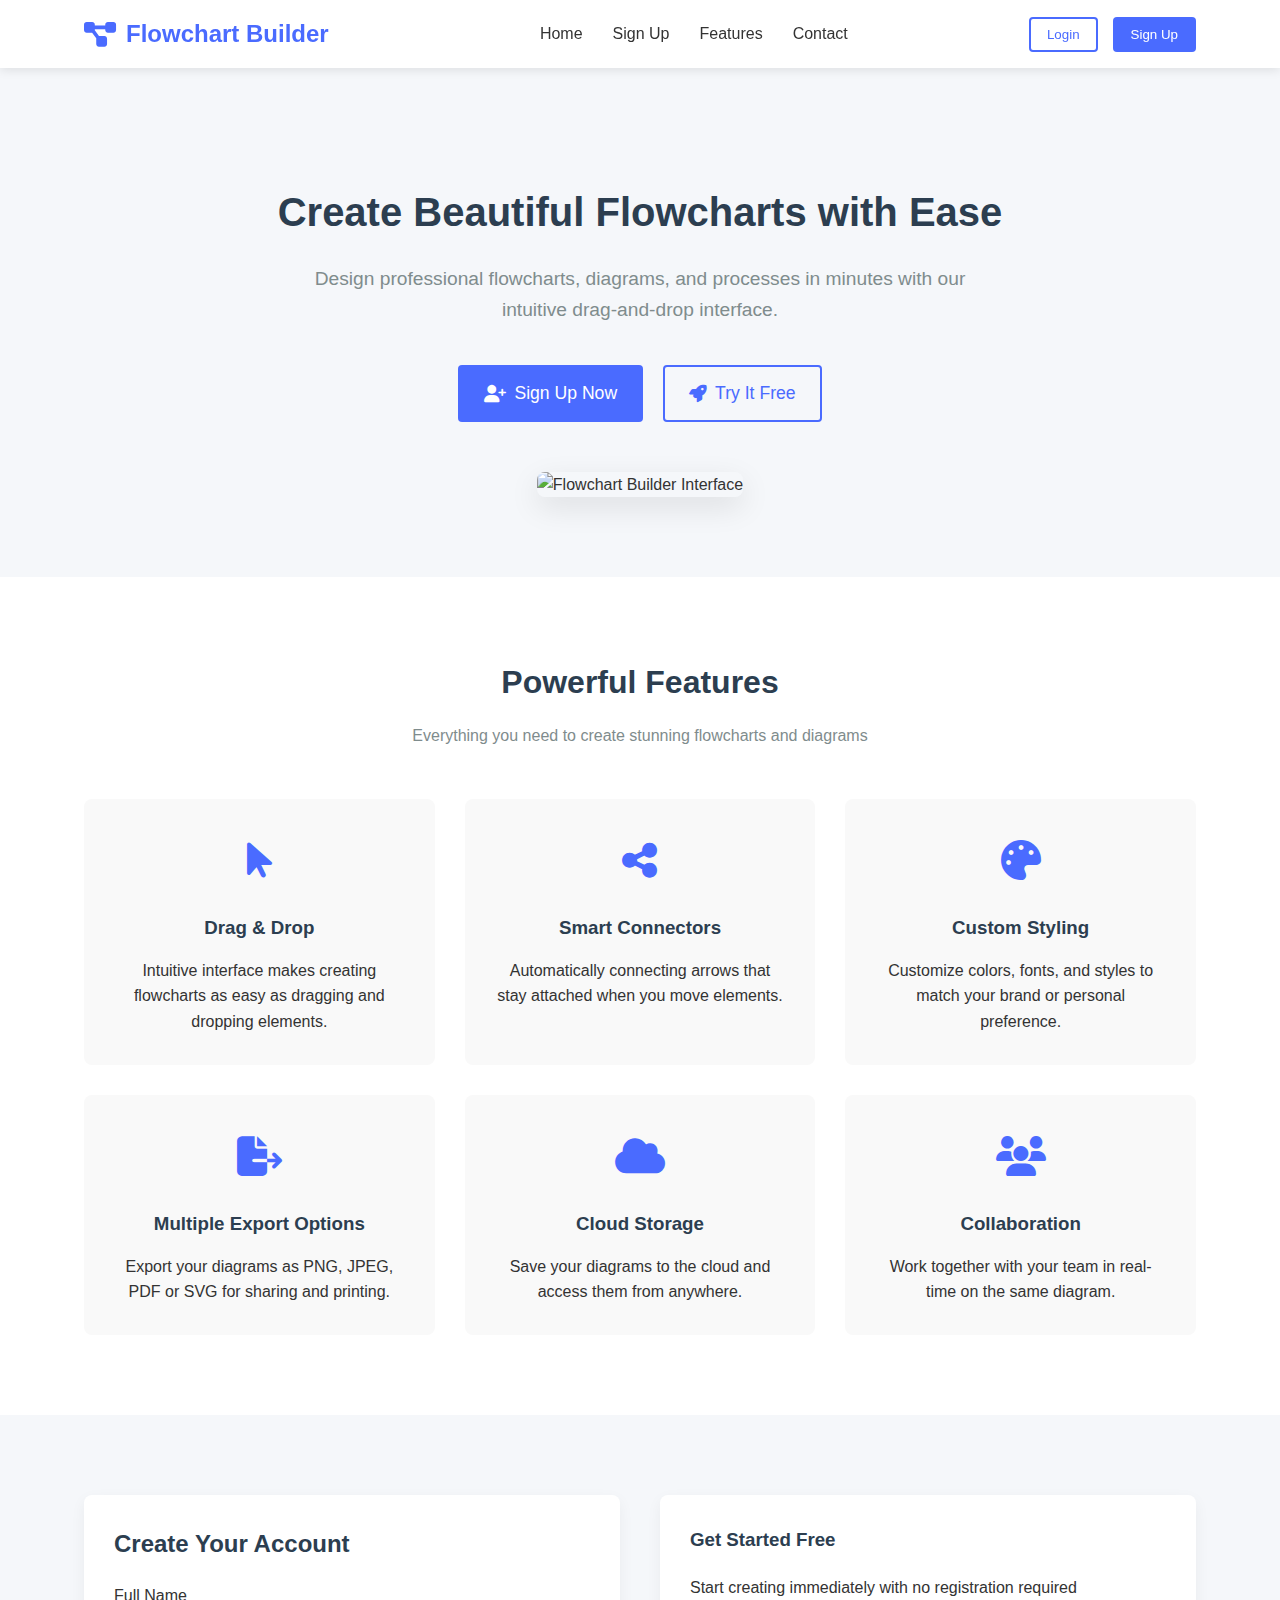
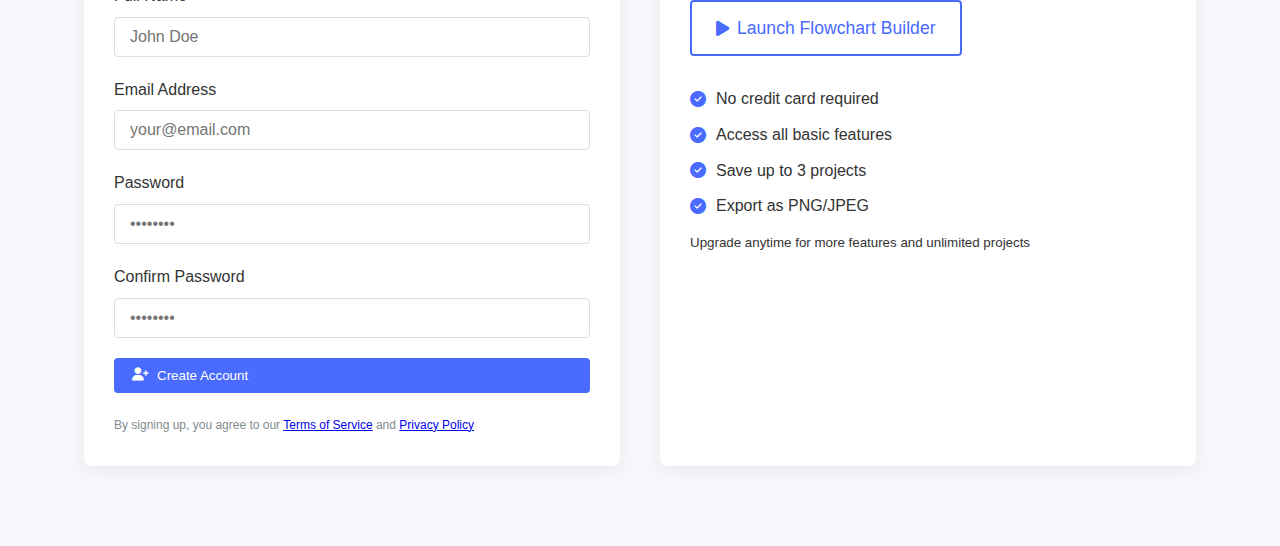
==== commit 3ff659ad: "Update front.html" ====
--- a/frontpage/front.html
+++ b/frontpage/front.html
@@ -5,382 +5,8 @@
     <meta name="viewport" content="width=device-width, initial-scale=1.0">
     <title>Flowchart Builder | Create Beautiful Flowcharts</title>
     <link rel="stylesheet" href="https://cdnjs.cloudflare.com/ajax/libs/font-awesome/6.4.0/css/all.min.css">
-    <style>
-        /* Basic Reset */
-        * {
-            margin: 0;
-            padding: 0;
-            box-sizing: border-box;
-            font-family: 'Segoe UI', Tahoma, Geneva, Verdana, sans-serif;
-        }
-
-        body {
-            background-color: #f5f7fa;
-            color: #333;
-            line-height: 1.6;
-        }
-
-        .container {
-            width: 90%;
-            max-width: 1200px;
-            margin: 0 auto;
-            padding: 0 15px;
-        }
-
-        /* Header Styles */
-        header {
-            background-color: #fff;
-            box-shadow: 0 2px 10px rgba(0, 0, 0, 0.1);
-            position: fixed;
-            width: 100%;
-            top: 0;
-            z-index: 1000;
-        }
-
-        nav {
-            display: flex;
-            justify-content: space-between;
-            align-items: center;
-            padding: 15px 0;
-        }
-
-        .logo {
-            display: flex;
-            align-items: center;
-            font-size: 1.5rem;
-            font-weight: bold;
-            color: #4a6bff;
-            text-decoration: none;
-        }
-
-        .logo i {
-            margin-right: 10px;
-            font-size: 1.8rem;
-        }
-
-        .nav-links {
-            display: flex;
-            list-style: none;
-        }
-
-        .nav-links li {
-            margin-left: 30px;
-        }
-
-        .nav-links a {
-            text-decoration: none;
-            color: #333;
-            font-weight: 500;
-            transition: color 0.3s;
-        }
-
-        .nav-links a:hover {
-            color: #4a6bff;
-        }
-
-        .nav-buttons {
-            display: flex;
-            gap: 15px;
-        }
-
-        /* Button Styles */
-        .btn {
-            padding: 8px 16px;
-            border-radius: 4px;
-            font-weight: 500;
-            cursor: pointer;
-            transition: all 0.3s;
-            border: 2px solid transparent;
-            display: inline-flex;
-            align-items: center;
-            gap: 8px;
-        }
-
-        .btn-primary {
-            background-color: #4a6bff;
-            color: white;
-        }
-
-        .btn-primary:hover {
-            background-color: #3a5bef;
-        }
-
-        .btn-outline {
-            background-color: transparent;
-            border-color: #4a6bff;
-            color: #4a6bff;
-        }
-
-        .btn-outline:hover {
-            background-color: #4a6bff;
-            color: white;
-        }
-
-        .btn-large {
-            padding: 12px 24px;
-            font-size: 1.1rem;
-        }
-
-        /* Hero Section */
-        .hero {
-            padding: 180px 0 80px;
-            text-align: center;
-        }
-
-        .hero h1 {
-            font-size: 2.5rem;
-            margin-bottom: 20px;
-            color: #2c3e50;
-        }
-
-        .hero p {
-            font-size: 1.2rem;
-            color: #7f8c8d;
-            max-width: 700px;
-            margin: 0 auto 40px;
-        }
-
-        .hero-buttons {
-            display: flex;
-            justify-content: center;
-            gap: 20px;
-            margin-bottom: 50px;
-        }
-
-        .hero-image img {
-            max-width: 100%;
-            border-radius: 8px;
-            box-shadow: 0 10px 30px rgba(0, 0, 0, 0.1);
-        }
-
-        /* Signup Section */
-        .signup-container {
-            display: flex;
-            gap: 40px;
-            margin: 80px auto;
-        }
-
-        .signup-section, .free-access-section {
-            flex: 1;
-            background: white;
-            padding: 30px;
-            border-radius: 8px;
-            box-shadow: 0 5px 15px rgba(0, 0, 0, 0.05);
-        }
-
-        .signup-section h2, .free-access-section h3 {
-            margin-bottom: 20px;
-            color: #2c3e50;
-        }
-
-        .form-group {
-            margin-bottom: 20px;
-        }
-
-        .form-control {
-            width: 100%;
-            padding: 10px 15px;
-            border: 1px solid #ddd;
-            border-radius: 4px;
-            font-size: 1rem;
-        }
-
-        .form-control:focus {
-            outline: none;
-            border-color: #4a6bff;
-        }
-
-        label {
-            display: block;
-            margin-bottom: 8px;
-            font-weight: 500;
-        }
-
-        .terms {
-            margin-top: 20px;
-            color: #7f8c8d;
-            font-size: 0.9rem;
-        }
-
-        .benefits {
-            margin-top: 30px;
-        }
-
-        .benefits p {
-            margin-bottom: 10px;
-            display: flex;
-            align-items: center;
-            gap: 10px;
-        }
-
-        .benefits i {
-            color: #4a6bff;
-        }
-
-        /* Flowchart Editor Styles */
-        .editor-container {
-            display: none;
-            margin-top: 80px;
-            background-color: #fff;
-            border-radius: 8px;
-            box-shadow: 0 5px 15px rgba(0, 0, 0, 0.1);
-            overflow: hidden;
-        }
-
-        .toolbar {
-            background-color: #2c3e50;
-            padding: 10px;
-            display: flex;
-            gap: 10px;
-        }
-
-        .toolbar button {
-            background-color: #34495e;
-            color: white;
-            border: none;
-            padding: 8px 12px;
-            border-radius: 4px;
-            cursor: pointer;
-            display: flex;
-            align-items: center;
-            gap: 5px;
-        }
-
-        .toolbar button:hover {
-            background-color: #4a6bff;
-        }
-
-        .workspace {
-            display: flex;
-            height: 600px;
-        }
-
-        .palette {
-            width: 200px;
-            background-color: #f8f9fa;
-            padding: 15px;
-            border-right: 1px solid #ddd;
-        }
-
-        .palette-item {
-            background-color: white;
-            border: 1px solid #ddd;
-            padding: 10px;
-            margin-bottom: 10px;
-            border-radius: 4px;
-            cursor: grab;
-            text-align: center;
-        }
-
-        .palette-item:hover {
-            background-color: #f0f0f0;
-        }
-
-        .canvas-container {
-            flex: 1;
-            position: relative;
-            overflow: auto;
-            background-color: #f9f9f9;
-            background-image: linear-gradient(#eee 1px, transparent 1px),
-                              linear-gradient(90deg, #eee 1px, transparent 1px);
-            background-size: 20px 20px;
-        }
-
-        #flowchart-canvas {
-            width: 100%;
-            height: 100%;
-            position: relative;
-        }
-
-        .flowchart-element {
-            position: absolute;
-            background-color: white;
-            border: 2px solid #4a6bff;
-            border-radius: 6px;
-            padding: 10px;
-            cursor: move;
-            min-width: 100px;
-            min-height: 60px;
-            display: flex;
-            align-items: center;
-            justify-content: center;
-            box-shadow: 0 3px 10px rgba(0, 0, 0, 0.1);
-            user-select: none;
-        }
-
-        .flowchart-element.selected {
-            border-color: #ff6b4a;
-            box-shadow: 0 0 0 2px rgba(255, 107, 74, 0.3);
-        }
-
-        .connection {
-            position: absolute;
-            pointer-events: none;
-        }
-
-        .arrow-label {
-            position: absolute;
-            background: white;
-            border: 1px solid #ccc;
-            border-radius: 3px;
-            padding: 2px 5px;
-            min-width: 20px;
-            cursor: text;
-            z-index: 100;
-            font-size: 12px;
-        }
-
-        .properties-panel {
-            width: 250px;
-            background-color: white;
-            border-left: 1px solid #ddd;
-            padding: 15px;
-            overflow-y: auto;
-        }
-
-        .properties-panel h3 {
-            margin-bottom: 15px;
-            color: #2c3e50;
-        }
-
-        .property-group {
-            margin-bottom: 15px;
-        }
-
-        .property-group label {
-            display: block;
-            margin-bottom: 5px;
-            font-size: 0.9rem;
-        }
-
-        .status-bar {
-            background-color: #2c3e50;
-            color: white;
-            padding: 8px 15px;
-            font-size: 0.9rem;
-        }
-
-        /* Responsive */
-        @media (max-width: 768px) {
-            .signup-container {
-                flex-direction: column;
-            }
-            
-            .hero-buttons {
-                flex-direction: column;
-                gap: 15px;
-            }
-            
-            .workspace {
-                flex-direction: column;
-                height: auto;
-            }
-            
-            .palette, .properties-panel {
-                width: 100%;
-            }
-        }
-    </style>
+    <link rel="stylesheet" href="frontstyle.css">
+    <script src="frontscript.js"></script>
 </head>
 <body>
     <!-- Header -->
@@ -423,7 +49,67 @@
             </div>
             
             <div class="hero-image">
-                <img src="https://via.placeholder.com/900x500?text=Flowchart+Builder+Screenshot" alt="Flowchart Builder Interface">
+                <img src="front1.jpg" alt="Flowchart Builder Interface">
+            </div>
+        </div>
+    </section>
+
+    <!-- Features Section -->
+    <section id="features">
+        <div class="container">
+            <div class="features-header">
+                <h2>Powerful Features</h2>
+                <p>Everything you need to create stunning flowcharts and diagrams</p>
+            </div>
+            
+            <div class="features-grid">
+                <div class="feature-card">
+                    <div class="feature-icon">
+                        <i class="fas fa-mouse-pointer"></i>
+                    </div>
+                    <h3>Drag & Drop</h3>
+                    <p>Intuitive interface makes creating flowcharts as easy as dragging and dropping elements.</p>
+                </div>
+                
+                <div class="feature-card">
+                    <div class="feature-icon">
+                        <i class="fas fa-share-alt"></i>
+                    </div>
+                    <h3>Smart Connectors</h3>
+                    <p>Automatically connecting arrows that stay attached when you move elements.</p>
+                </div>
+                
+                <div class="feature-card">
+                    <div class="feature-icon">
+                        <i class="fas fa-palette"></i>
+                    </div>
+                    <h3>Custom Styling</h3>
+                    <p>Customize colors, fonts, and styles to match your brand or personal preference.</p>
+                </div>
+                
+                <div class="feature-card">
+                    <div class="feature-icon">
+                        <i class="fas fa-file-export"></i>
+                    </div>
+                    <h3>Multiple Export Options</h3>
+                    <p>Export your diagrams as PNG, JPEG, PDF or SVG for sharing and printing.</p>
+                </div>
+                
+                <div class="feature-card">
+                    <div class="feature-icon">
+                        <i class="fas fa-cloud"></i>
+                    </div>
+                    <h3>Cloud Storage</h3>
+                    <p>Save your diagrams to the cloud and access them from anywhere.</p>
+                </div>
+                
+                <div class="feature-card">
+                    <div class="feature-icon">
+                        <i class="fas fa-users"></i>
+                    </div>
+                    <h3>Collaboration</h3>
+                    <p>Work together with your team in real-time on the same diagram.</p>
+                </div>
             </div>
         </div>
     </section>
@@ -470,9 +156,9 @@
                 <h3>Get Started Free</h3>
                 <p>Start creating immediately with no registration required</p>
                 
-                <button class="btn btn-outline btn-large" id="free-access-btn">
+                <a href="something.html" class="btn btn-outline btn-large">
                     <i class="fas fa-play"></i> Launch Flowchart Builder
-                </button>
+                </a>
                 
                 <div class="benefits">
                     <p><i class="fas fa-check-circle"></i> No credit card required</p>
@@ -486,749 +172,6 @@
         </div>
     </section>
 
-    <!-- Flowchart Editor (Initially Hidden) -->
-    <div class="editor-container" id="editor-container">
-        <div class="toolbar">
-            <button id="save-btn"><i class="fas fa-save"></i> Save</button>
-            <button id="export-btn"><i class="fas fa-download"></i> Export</button>
-            <button id="clear-btn"><i class="fas fa-trash"></i> Clear</button>
-            <button id="undo-btn"><i class="fas fa-undo"></i> Undo</button>
-            <button id="redo-btn"><i class="fas fa-redo"></i> Redo</button>
-        </div>
-        
-        <div class="workspace">
-            <div class="palette">
-                <h3>Shapes</h3>
-                <div class="palette-item" draggable="true" data-type="rectangle">
-                    <i class="fas fa-square"></i> Rectangle
-                </div>
-                <div class="palette-item" draggable="true" data-type="diamond">
-                    <i class="fas fa-diamond"></i> Diamond
-                </div>
-                <div class="palette-item" draggable="true" data-type="ellipse">
-                    <i class="fas fa-circle"></i> Ellipse
-                </div>
-                <div class="palette-item" draggable="true" data-type="rounded">
-                    <i class="fas fa-square"></i> Rounded
-                </div>
-                
-                <h3 style="margin-top: 20px;">Connectors</h3>
-                <div class="palette-item" draggable="true" data-type="arrow">
-                    <i class="fas fa-arrow-right"></i> Arrow
-                </div>
-            </div>
-            
-            <div class="canvas-container" id="canvas-container">
-                <div id="flowchart-canvas"></div>
-            </div>
-            
-            <div class="properties-panel" id="properties-panel">
-                <h3>Properties</h3>
-                <p>Select an element to edit its properties.</p>
-                
-                <div id="element-properties" style="display: none;">
-                    <div class="property-group">
-                        <label for="element-text">Text</label>
-                        <input type="text" id="element-text" class="form-control">
-                    </div>
-                    
-                    <div class="property-group">
-                        <label for="element-color">Background Color</label>
-                        <input type="color" id="element-color" class="form-control" value="#ffffff">
-                    </div>
-                    
-                    <div class="property-group">
-                        <label for="element-border-color">Border Color</label>
-                        <input type="color" id="element-border-color" class="form-control" value="#4a6bff">
-                    </div>
-                    
-                    <button id="delete-element" class="btn btn-outline" style="width: 100%; margin-top: 20px;">
-                        <i class="fas fa-trash"></i> Delete Element
-                    </button>
-                </div>
-                
-                <div id="connection-properties" style="display: none;">
-                    <div class="property-group">
-                        <label for="connection-label">Label</label>
-                        <input type="text" id="connection-label" class="form-control">
-                    </div>
-                    
-                    <div class="property-group">
-                        <label for="connection-color">Color</label>
-                        <input type="color" id="connection-color" class="form-control" value="#4a6bff">
-                    </div>
-                    
-                    <button id="delete-connection" class="btn btn-outline" style="width: 100%; margin-top: 20px;">
-                        <i class="fas fa-trash"></i> Delete Connection
-                    </button>
-                </div>
-            </div>
-        </div>
-        
-        <div class="status-bar" id="status-bar">
-            Ready
-        </div>
-    </div>
-
-    <script>
-        // Handle form submission for full signup
-        document.getElementById('full-signup-form').addEventListener('submit', function(e) {
-            e.preventDefault();
-            
-            // Get form values
-            const name = document.getElementById('full-name').value;
-            const email = document.getElementById('email').value;
-            const password = document.getElementById('password').value;
-            
-            // Here you would typically:
-            // 1. Validate inputs
-            // 2. Send data to your backend
-            // 3. Handle the response
-            
-            // For this demo, we'll just redirect after a short delay
-            setTimeout(() => {
-                window.location.href = 'something.html';
-            }, 1000);
-            
-            // Show success message (optional)
-            alert('Account created successfully! Redirecting to the editor...');
-        });
-        
-        // Simple navigation for header buttons
-        document.getElementById('signup-btn').addEventListener('click', function() {
-            document.getElementById('signup').scrollIntoView({ behavior: 'smooth' });
-        });
-
-        // Show editor when free access button is clicked
-        document.getElementById('free-access-btn').addEventListener('click', function() {
-            document.getElementById('editor-container').style.display = 'block';
-            document.getElementById('signup').style.display = 'none';
-            document.querySelector('.hero').style.display = 'none';
-            
-            // Initialize flowchart editor
-            initFlowchartEditor();
-            
-            // Scroll to editor
-            document.getElementById('editor-container').scrollIntoView({ behavior: 'smooth' });
-        });
-
-        // Flowchart Editor Logic
-        function initFlowchartEditor() {
-            const canvas = document.getElementById('flowchart-canvas');
-            const propertiesPanel = document.getElementById('properties-panel');
-            const statusBar = document.getElementById('status-bar');
-            
-            let elements = [];
-            let connections = [];
-            let selectedElement = null;
-            let selectedConnection = null;
-            let nextId = 1;
-            let isDragging = false;
-            let startX, startY;
-            let dragOffsetX, dragOffsetY;
-            let isCreatingConnection = false;
-            let connectionStartElement = null;
-            let tempConnection = null;
-            
-            // Show status message
-            function showStatusMessage(message, isError = false) {
-                statusBar.textContent = message;
-                statusBar.style.color = isError ? '#ff6b4a' : 'white';
-            }
-            
-            // Create a new flowchart element
-            function createElement(type, x, y) {
-                const element = document.createElement('div');
-                element.className = 'flowchart-element';
-                element.dataset.id = nextId++;
-                element.dataset.type = type;
-                
-                // Set initial position
-                element.style.left = `${x}px`;
-                element.style.top = `${y}px`;
-                
-                // Set different shapes based on type
-                switch(type) {
-                    case 'rectangle':
-                        element.innerHTML = '<div contenteditable="true">Process</div>';
-                        break;
-                    case 'diamond':
-                        element.innerHTML = '<div contenteditable="true">Decision</div>';
-                        element.style.transform = 'rotate(45deg)';
-                        element.style.width = '80px';
-                        element.style.height = '80px';
-                        element.style.display = 'flex';
-                        element.style.alignItems = 'center';
-                        element.style.justifyContent = 'center';
-                        break;
-                    case 'ellipse':
-                        element.innerHTML = '<div contenteditable="true" style="text-align: center;">Terminator</div>';
-                        element.style.borderRadius = '50%';
-                        break;
-                    case 'rounded':
-                        element.innerHTML = '<div contenteditable="true">Process</div>';
-                        element.style.borderRadius = '15px';
-                        break;
-                }
-                
-                // Add event listeners
-                element.addEventListener('mousedown', startElementDrag);
-                element.addEventListener('click', selectElement);
-                
-                // Add to canvas
-                canvas.appendChild(element);
-                
-                // Store element data
-                const elementData = {
-                    id: element.dataset.id,
-                    type: type,
-                    x: x,
-                    y: y,
-                    text: 'Process',
-                    color: '#ffffff',
-                    borderColor: '#4a6bff',
-                    element: element
-                };
-                
-                elements.push(elementData);
-                return elementData;
-            }
-            
-            // Start dragging an element
-            function startElementDrag(e) {
-                if (e.target.getAttribute('contenteditable') === 'true') return;
-                
-                e.preventDefault();
-                e.stopPropagation();
-                
-                isDragging = true;
-                selectedElement = elements.find(el => el.element === this);
-                
-                // Calculate offset
-                const rect = this.getBoundingClientRect();
-                dragOffsetX = e.clientX - rect.left;
-                dragOffsetY = e.clientY - rect.top;
-                
-                // Bring to front
-                this.style.zIndex = '10';
-                
-                document.addEventListener('mousemove', dragElement);
-                document.addEventListener('mouseup', stopElementDrag);
-            }
-            
-            // Drag element
-            function dragElement(e) {
-                if (!isDragging) return;
-                
-                const x = e.clientX - dragOffsetX - canvas.getBoundingClientRect().left;
-                const y = e.clientY - dragOffsetY - canvas.getBoundingClientRect().top;
-                
-                selectedElement.element.style.left = `${x}px`;
-                selectedElement.element.style.top = `${y}px`;
-                
-                // Update connections
-                updateConnections();
-            }
-            
-            // Stop dragging element
-            function stopElementDrag() {
-                if (!isDragging) return;
-                
-                isDragging = false;
-                selectedElement.element.style.zIndex = '1';
-                
-                // Update element position in data
-                const rect = selectedElement.element.getBoundingClientRect();
-                const canvasRect = canvas.getBoundingClientRect();
-                selectedElement.x = rect.left - canvasRect.left;
-                selectedElement.y = rect.top - canvasRect.top;
-                
-                document.removeEventListener('mousemove', dragElement);
-                document.removeEventListener('mouseup', stopElementDrag);
-            }
-            
-            // Select an element
-            function selectElement(e) {
-                if (e.target.getAttribute('contenteditable') === 'true') return;
-                
-                e.stopPropagation();
-                
-                // Deselect previous selection
-                if (selectedElement) {
-                    selectedElement.element.classList.remove('selected');
-                }
-                if (selectedConnection) {
-                    selectedConnection.element.classList.remove('selected');
-                }
-                
-                // Select this element
-                selectedElement = elements.find(el => el.element === this);
-                selectedElement.element.classList.add('selected');
-                selectedConnection = null;
-                
-                // Update properties panel
-                showElementProperties(selectedElement);
-            }
-            
-            // Show element properties in panel
-            function showElementProperties(element) {
-                document.getElementById('element-properties').style.display = 'block';
-                document.getElementById('connection-properties').style.display = 'none';
-                
-                document.getElementById('element-text').value = element.element.textContent.trim();
-                document.getElementById('element-color').value = element.color;
-                document.getElementById('element-border-color').value = element.borderColor;
-                
-                // Set up property change listeners
-                document.getElementById('element-text').oninput = function() {
-                    element.element.querySelector('div').textContent = this.value;
-                    element.text = this.value;
-                };
-                
-                document.getElementById('element-color').onchange = function() {
-                    element.element.style.backgroundColor = this.value;
-                    element.color = this.value;
-                };
-                
-                document.getElementById('element-border-color').onchange = function() {
-                    element.element.style.borderColor = this.value;
-                    element.borderColor = this.value;
-                };
-                
-                document.getElementById('delete-element').onclick = function() {
-                    if (confirm('Delete this element?')) {
-                        deleteElement(element);
-                    }
-                };
-            }
-            
-            // Delete an element
-            function deleteElement(element) {
-                // Remove all connections to/from this element
-                connections = connections.filter(conn => {
-                    if (conn.from === element.id || conn.to === element.id) {
-                        if (conn.element && conn.element.parentNode) {
-                            conn.element.parentNode.removeChild(conn.element);
-                        }
-                        if (conn.labelElement && conn.labelElement.parentNode) {
-                            conn.labelElement.parentNode.removeChild(conn.labelElement);
-                        }
-                        return false;
-                    }
-                    return true;
-                });
-                
-                // Remove the element
-                if (element.element.parentNode) {
-                    element.element.parentNode.removeChild(element.element);
-                }
-                
-                // Remove from elements array
-                elements = elements.filter(el => el.id !== element.id);
-                
-                // Clear properties panel
-                document.getElementById('element-properties').style.display = 'none';
-                selectedElement = null;
-                
-                showStatusMessage('Element deleted');
-            }
-            
-            // Create a connection between two elements
-            function createConnection(fromElement, toElement) {
-                const connection = {
-                    id: nextId++,
-                    from: fromElement.id,
-                    to: toElement.id,
-                    label: "",
-                    color: "#4a6bff",
-                    element: null,
-                    labelElement: null
-                };
-                
-                // Create SVG path for the arrow
-                const arrowElement = document.createElementNS("http://www.w3.org/2000/svg", "svg");
-                arrowElement.classList.add('connection');
-                arrowElement.style.position = 'absolute';
-                arrowElement.style.overflow = 'visible';
-                arrowElement.style.pointerEvents = 'none';
-                arrowElement.dataset.id = connection.id;
-                
-                const path = document.createElementNS("http://www.w3.org/2000/svg", "path");
-                path.setAttribute('stroke', connection.color);
-                path.setAttribute('stroke-width', '2');
-                path.setAttribute('fill', 'none');
-                path.setAttribute('marker-end', 'url(#arrowhead)');
-                
-                arrowElement.appendChild(path);
-                
-                // Create label element
-                const labelElement = document.createElement("div");
-                labelElement.className = "arrow-label";
-                labelElement.contentEditable = true;
-                labelElement.textContent = "Double-click to edit";
-                labelElement.style.display = "none"; // Initially hidden
-                
-                // Add event listeners for label
-                labelElement.addEventListener("dblclick", (e) => {
-                    e.stopPropagation();
-                    labelElement.focus();
-                });
-                
-                labelElement.addEventListener("blur", () => {
-                    connection.label = labelElement.textContent;
-                });
-                
-                labelElement.addEventListener("click", (e) => {
-                    e.stopPropagation();
-                    selectConnection(connection);
-                });
-                
-                // Add to DOM
-                canvas.appendChild(arrowElement);
-                canvas.appendChild(labelElement);
-                
-                // Store references
-                connection.element = arrowElement;
-                connection.labelElement = labelElement;
-                
-                connections.push(connection);
-                updateConnection(connection);
-                
-                return connection;
-            }
-            
-            // Update connection position
-            function updateConnection(connection) {
-                const fromElement = elements.find(el => el.id === connection.from);
-                const toElement = elements.find(el => el.id === connection.to);
-                
-                if (!fromElement || !toElement) return;
-                
-                const fromRect = fromElement.element.getBoundingClientRect();
-                const toRect = toElement.element.getBoundingClientRect();
-                const canvasRect = canvas.getBoundingClientRect();
-                
-                // Calculate positions relative to canvas
-                const fromX = fromRect.left - canvasRect.left + fromRect.width / 2;
-                const fromY = fromRect.top - canvasRect.top + fromRect.height / 2;
-                const toX = toRect.left - canvasRect.left + toRect.width / 2;
-                const toY = toRect.top - canvasRect.top + toRect.height / 2;
-                
-                // Calculate angle between points
-                const angle = Math.atan2(toY - fromY, toX - fromX);
-                
-                // Adjust start and end points to element edges
-                const radiusFrom = Math.min(fromRect.width, fromRect.height) / 2;
-                const radiusTo = Math.min(toRect.width, toRect.height) / 2;
-                
-                const adjustedFromX = fromX + Math.cos(angle) * radiusFrom;
-                const adjustedFromY = fromY + Math.sin(angle) * radiusFrom;
-                const adjustedToX = toX - Math.cos(angle) * radiusTo;
-                const adjustedToY = toY - Math.sin(angle) * radiusTo;
-                
-                // Update path
-                const path = connection.element.querySelector('path');
-                path.setAttribute('d', `M${adjustedFromX},${adjustedFromY} L${adjustedToX},${adjustedToY}`);
-                
-                // Position label at midpoint
-                const midX = (adjustedFromX + adjustedToX) / 2;
-                const midY = (adjustedFromY + adjustedToY) / 2;
-                
-                connection.labelElement.style.left = `${midX}px`;
-                connection.labelElement.style.top = `${midY}px`;
-                connection.labelElement.style.display = "block";
-            }
-            
-            // Update all connections
-            function updateConnections() {
-                connections.forEach(conn => updateConnection(conn));
-            }
-            
-            // Select a connection
-            function selectConnection(connection) {
-                // Deselect previous selection
-                if (selectedElement) {
-                    selectedElement.element.classList.remove('selected');
-                    selectedElement = null;
-                }
-                if (selectedConnection) {
-                    selectedConnection.element.classList.remove('selected');
-                }
-                
-                // Select this connection
-                selectedConnection = connection;
-                connection.element.classList.add('selected');
-                
-                // Update properties panel
-                showConnectionProperties(connection);
-            }
-            
-            // Show connection properties in panel
-            function showConnectionProperties(connection) {
-                document.getElementById('element-properties').style.display = 'none';
-                document.getElementById('connection-properties').style.display = 'block';
-                
-                document.getElementById('connection-label').value = connection.label;
-                document.getElementById('connection-color').value = connection.color;
-                
-                // Set up property change listeners
-                document.getElementById('connection-label').oninput = function() {
-                    connection.labelElement.textContent = this.value;
-                    connection.label = this.value;
-                };
-                
-                document.getElementById('connection-color').onchange = function() {
-                    const path = connection.element.querySelector('path');
-                    path.setAttribute('stroke', this.value);
-                    connection.color = this.value;
-                };
-                
-                document.getElementById('delete-connection').onclick = function() {
-                    if (confirm('Delete this connection?')) {
-                        deleteConnection(connection);
-                    }
-                };
-            }
-            
-            // Delete a connection
-            function deleteConnection(connection) {
-                // Remove from DOM
-                if (connection.element.parentNode) {
-                    connection.element.parentNode.removeChild(connection.element);
-                }
-                if (connection.labelElement.parentNode) {
-                    connection.labelElement.parentNode.removeChild(connection.labelElement);
-                }
-                
-                // Remove from connections array
-                connections = connections.filter(conn => conn.id !== connection.id);
-                
-                // Clear properties panel
-                document.getElementById('connection-properties').style.display = 'none';
-                selectedConnection = null;
-                
-                showStatusMessage('Connection deleted');
-            }
-            
-            // Start creating a connection
-            function startConnection(e) {
-                if (e.target.classList.contains('flowchart-element')) {
-                    isCreatingConnection = true;
-                    connectionStartElement = elements.find(el => el.element === e.target);
-                    
-                    // Create temporary connection element
-                    tempConnection = document.createElementNS("http://www.w3.org/2000/svg", "svg");
-                    tempConnection.classList.add('connection');
-                    tempConnection.style.position = 'absolute';
-                    tempConnection.style.overflow = 'visible';
-                    tempConnection.style.pointerEvents = 'none';
-                    
-                    const path = document.createElementNS("http://www.w3.org/2000/svg", "path");
-                    path.setAttribute('stroke', '#4a6bff');
-                    path.setAttribute('stroke-width', '2');
-                    path.setAttribute('fill', 'none');
-                    path.setAttribute('stroke-dasharray', '5,5');
-                    
-                    tempConnection.appendChild(path);
-                    canvas.appendChild(tempConnection);
-                    
-                    document.addEventListener('mousemove', drawTempConnection);
-                    document.addEventListener('mouseup', finishConnection);
-                }
-            }
-            
-            // Draw temporary connection while dragging
-            function drawTempConnection(e) {
-                if (!isCreatingConnection) return;
-                
-                const startRect = connectionStartElement.element.getBoundingClientRect();
-                const canvasRect = canvas.getBoundingClientRect();
-                
-                const startX = startRect.left - canvasRect.left + startRect.width / 2;
-                const startY = startRect.top - canvasRect.top + startRect.height / 2;
-                const endX = e.clientX - canvasRect.left;
-                const endY = e.clientY - canvasRect.top;
-                
-                const path = tempConnection.querySelector('path');
-                path.setAttribute('d', `M${startX},${startY} L${endX},${endY}`);
-            }
-            
-            // Finish creating a connection
-            function finishConnection(e) {
-                if (!isCreatingConnection) return;
-                
-                isCreatingConnection = false;
-                
-                // Remove temp connection
-                if (tempConnection.parentNode) {
-                    tempConnection.parentNode.removeChild(tempConnection);
-                }
-                
-                // Check if we're connecting to another element
-                if (e.target.classList.contains('flowchart-element')) {
-                    const endElement = elements.find(el => el.element === e.target);
-                    
-                    // Don't allow self-connections
-                    if (connectionStartElement.id !== endElement.id) {
-                        // Create the actual connection
-                        const connection = createConnection(connectionStartElement, endElement);
-                        selectConnection(connection);
-                        showStatusMessage('Connection created');
-                    }
-                }
-                
-                document.removeEventListener('mousemove', drawTempConnection);
-                document.removeEventListener('mouseup', finishConnection);
-            }
-            
-            // Clear canvas
-            function clearCanvas() {
-                const saveFirst = confirm('Do you want to save the flowchart as an image before clearing?');
-                
-                if (saveFirst) {
-                    // In a real app, you would implement html2canvas or similar
-                    alert('Export functionality would be implemented here');
-                    
-                    // After saving, clear the canvas
-                    performClear();
-                    showStatusMessage('Canvas cleared (image saved)');
-                } else {
-                    // Just clear without saving
-                    performClear();
-                    showStatusMessage('Canvas cleared');
-                }
-            }
-            
-            // Helper function to perform the actual canvas clearing
-            function performClear() {
-                // Remove all elements
-                elements.forEach(el => {
-                    if (el.element && el.element.parentNode) {
-                        el.element.parentNode.removeChild(el.element);
-                    }
-                });
-                
-                // Remove all connections
-                connections.forEach(conn => {
-                    if (conn.element && conn.element.parentNode) {
-                        conn.element.parentNode.removeChild(conn.element);
-                    }
-                    if (conn.labelElement && conn.labelElement.parentNode) {
-                        conn.labelElement.parentNode.removeChild(conn.labelElement);
-                    }
-                });
-                
-                // Reset state
-                elements = [];
-                connections = [];
-                selectedElement = null;
-                selectedConnection = null;
-                nextId = 1;
-                
-                // Reset properties panel
-                document.getElementById('element-properties').style.display = 'none';
-document.getElementById('connection-properties').style.display = 'none';
-}
-        // Set up palette items for drag and drop
-        const paletteItems = document.querySelectorAll('.palette-item');
-        paletteItems.forEach(item => {
-            item.addEventListener('dragstart', function(e) {
-                e.dataTransfer.setData('type', this.dataset.type);
-            });
-        });
-
-        // Handle canvas drop
-        canvas.addEventListener('dragover', function(e) {
-            e.preventDefault();
-        });
-
-        canvas.addEventListener('drop', function(e) {
-            e.preventDefault();
-            const type = e.dataTransfer.getData('type');
-            
-            if (type) {
-                const canvasRect = canvas.getBoundingClientRect();
-                const x = e.clientX - canvasRect.left - 50;
-                const y = e.clientY - canvasRect.top - 30;
-                
-                if (type === 'arrow') {
-                    // For arrows, we'll start connection mode
-                    showStatusMessage('Click on first element, then drag to second element to create connection');
-                } else {
-                    // Create a new element
-                    createElement(type, x, y);
-                    showStatusMessage(`${type} element created`);
-                }
-            }
-        });
-
-        // Set up canvas click for connection mode
-        canvas.addEventListener('mousedown', startConnection);
-
-        // Set up toolbar buttons
-        document.getElementById('clear-btn').addEventListener('click', clearCanvas);
-        document.getElementById('export-btn').addEventListener('click', function() {
-            alert('Export functionality would be implemented here');
-            showStatusMessage('Export initiated');
-        });
-
-        document.getElementById('save-btn').addEventListener('click', function() {
-            alert('Save functionality would be implemented here');
-            showStatusMessage('Diagram saved');
-        });
-
-        // Add arrowhead marker definition to canvas
-        const defs = document.createElementNS("http://www.w3.org/2000/svg", "defs");
-        const marker = document.createElementNS("http://www.w3.org/2000/svg", "marker");
-        marker.setAttribute('id', 'arrowhead');
-        marker.setAttribute('markerWidth', '10');
-        marker.setAttribute('markerHeight', '7');
-        marker.setAttribute('refX', '9');
-        marker.setAttribute('refY', '3.5');
-        marker.setAttribute('orient', 'auto');
-        
-        const arrowhead = document.createElementNS("http://www.w3.org/2000/svg", "polygon");
-        arrowhead.setAttribute('points', '0 0, 10 3.5, 0 7');
-        arrowhead.setAttribute('fill', '#4a6bff');
-        
-        marker.appendChild(arrowhead);
-        defs.appendChild(marker);
-        
-        // Add to a hidden SVG that contains our definitions
-        const svgDefs = document.createElementNS("http://www.w3.org/2000/svg", "svg");
-        svgDefs.style.position = 'absolute';
-        svgDefs.style.width = '0';
-        svgDefs.style.height = '0';
-        svgDefs.style.overflow = 'hidden';
-        svgDefs.appendChild(defs);
-        document.body.appendChild(svgDefs);
-
-        // Initialize with some sample elements
-        const startElement = createElement('ellipse', 100, 100);
-        startElement.element.querySelector('div').textContent = 'Start';
-        
-        const processElement = createElement('rectangle', 300, 120);
-        processElement.element.querySelector('div').textContent = 'Process';
-        
-        const decisionElement = createElement('diamond', 500, 100);
-        decisionElement.element.querySelector('div').textContent = 'Decision';
-        
-        const endElement = createElement('ellipse', 700, 100);
-        endElement.element.querySelector('div').textContent = 'End';
-        
-        // Create some sample connections
-        const conn1 = createConnection(startElement, processElement);
-        conn1.label = 'Begin';
-        conn1.labelElement.textContent = 'Begin';
-        
-        const conn2 = createConnection(processElement, decisionElement);
-        conn2.label = 'Next step';
-        conn2.labelElement.textContent = 'Next step';
-        
-        const conn3 = createConnection(decisionElement, endElement);
-        conn3.label = 'Yes';
-        conn3.labelElement.textContent = 'Yes';
-        
-        showStatusMessage('Flowchart editor ready. Drag shapes from the palette or click to select elements.');
-    }
-</script>+    
+</body>
+</html>
--- a/frontpage/frontstyle.css
+++ b/frontpage/frontstyle.css
@@ -0,0 +1,280 @@
+* {
+    margin: 0;
+    padding: 0;
+    box-sizing: border-box;
+    font-family: 'Segoe UI', Tahoma, Geneva, Verdana, sans-serif;
+}
+
+body {
+    background-color: #f5f7fa;
+    color: #333;
+    line-height: 1.6;
+}
+
+.container {
+    width: 90%;
+    max-width: 1200px;
+    margin: 0 auto;
+    padding: 0 20px;
+}
+
+/* Header Styles */
+header {
+    background-color: #fff;
+    box-shadow: 0 2px 10px rgba(0, 0, 0, 0.1);
+    position: fixed;
+    width: 100%;
+    top: 0;
+    z-index: 1000;
+}
+
+nav {
+    display: flex;
+    justify-content: space-between;
+    align-items: center;
+    padding: 15px 0;
+}
+
+.logo {
+    display: flex;
+    align-items: center;
+    font-size: 1.5rem;
+    font-weight: bold;
+    color: #4a6bff;
+    text-decoration: none;
+}
+
+.logo i {
+    margin-right: 10px;
+    font-size: 1.8rem;
+}
+
+.nav-links {
+    display: flex;
+    list-style: none;
+}
+
+.nav-links li {
+    margin-left: 30px;
+}
+
+.nav-links a {
+    text-decoration: none;
+    color: #333;
+    font-weight: 500;
+    transition: color 0.3s;
+}
+
+.nav-links a:hover {
+    color: #4a6bff;
+}
+
+.nav-buttons {
+    display: flex;
+    gap: 15px;
+}
+
+/* Button Styles */
+.btn {
+    padding: 8px 16px;
+    border-radius: 4px;
+    font-weight: 500;
+    cursor: pointer;
+    transition: all 0.3s;
+    border: 2px solid transparent;
+    display: inline-flex;
+    align-items: center;
+    gap: 8px;
+    text-decoration: none;
+}
+
+.btn-primary {
+    background-color: #4a6bff;
+    color: white;
+}
+
+.btn-primary:hover {
+    background-color: #3a5bef;
+}
+
+.btn-outline {
+    background-color: transparent;
+    border-color: #4a6bff;
+    color: #4a6bff;
+}
+
+.btn-outline:hover {
+    background-color: #4a6bff;
+    color: white;
+}
+
+.btn-large {
+    padding: 12px 24px;
+    font-size: 1.1rem;
+}
+
+/* Hero Section */
+.hero {
+    padding: 180px 0 80px;
+    text-align: center;
+}
+
+.hero h1 {
+    font-size: 2.5rem;
+    margin-bottom: 20px;
+    color: #2c3e50;
+}
+
+.hero p {
+    font-size: 1.2rem;
+    color: #7f8c8d;
+    max-width: 700px;
+    margin: 0 auto 40px;
+}
+
+.hero-buttons {
+    display: flex;
+    justify-content: center;
+    gap: 20px;
+    margin-bottom: 50px;
+}
+
+.hero-image img {
+    width: 100%;
+    border-radius: 8px;
+    box-shadow: 0 10px 30px rgba(0, 0, 0, 0.1);
+    height: 400px;
+}
+
+/* Signup Section */
+.signup-container {
+    display: flex;
+    gap: 40px;
+    margin: 80px auto;
+}
+
+.signup-section, .free-access-section {
+    flex: 1;
+    background: white;
+    padding: 30px;
+    border-radius: 8px;
+    box-shadow: 0 5px 15px rgba(0, 0, 0, 0.05);
+}
+
+.signup-section h2, .free-access-section h3 {
+    margin-bottom: 20px;
+    color: #2c3e50;
+}
+
+.form-group {
+    margin-bottom: 20px;
+}
+
+.form-control {
+    width: 100%;
+    padding: 10px 15px;
+    border: 1px solid #ddd;
+    border-radius: 4px;
+    font-size: 1rem;
+}
+
+.form-control:focus {
+    outline: none;
+    border-color: #4a6bff;
+}
+
+label {
+    display: block;
+    margin-bottom: 8px;
+    font-weight: 500;
+}
+
+.terms {
+    margin-top: 20px;
+    color: #7f8c8d;
+    font-size: 0.9rem;
+}
+
+.benefits {
+    margin-top: 30px;
+}
+
+.benefits p {
+    margin-bottom: 10px;
+    display: flex;
+    align-items: center;
+    gap: 10px;
+}
+
+.benefits i {
+    color: #4a6bff;
+}
+
+/* Features Section */
+#features {
+    padding: 80px 0;
+    background-color: #fff;
+}
+
+.features-header {
+    text-align: center;
+    margin-bottom: 50px;
+}
+
+.features-header h2 {
+    font-size: 2rem;
+    color: #2c3e50;
+    margin-bottom: 15px;
+}
+
+.features-header p {
+    color: #7f8c8d;
+    max-width: 700px;
+    margin: 0 auto;
+}
+
+.features-grid {
+    display: grid;
+    grid-template-columns: repeat(auto-fit, minmax(300px, 1fr));
+    gap: 30px;
+}
+
+.feature-card {
+    background: #f9f9f9;
+    padding: 30px;
+    border-radius: 8px;
+    text-align: center;
+    transition: transform 0.3s, box-shadow 0.3s;
+}
+
+.feature-card:hover {
+    transform: translateY(-5px);
+    box-shadow: 0 10px 20px rgba(0, 0, 0, 0.1);
+}
+
+.feature-icon {
+    font-size: 2.5rem;
+    color: #4a6bff;
+    margin-bottom: 20px;
+}
+
+.feature-card h3 {
+    margin-bottom: 15px;
+    color: #2c3e50;
+}
+
+/* Responsive */
+@media (max-width: 768px) {
+    .signup-container {
+        flex-direction: column;
+    }
+    
+    .hero-buttons {
+        flex-direction: column;
+        gap: 15px;
+    }
+    
+    .nav-links {
+        display: none;
+    }
+}
